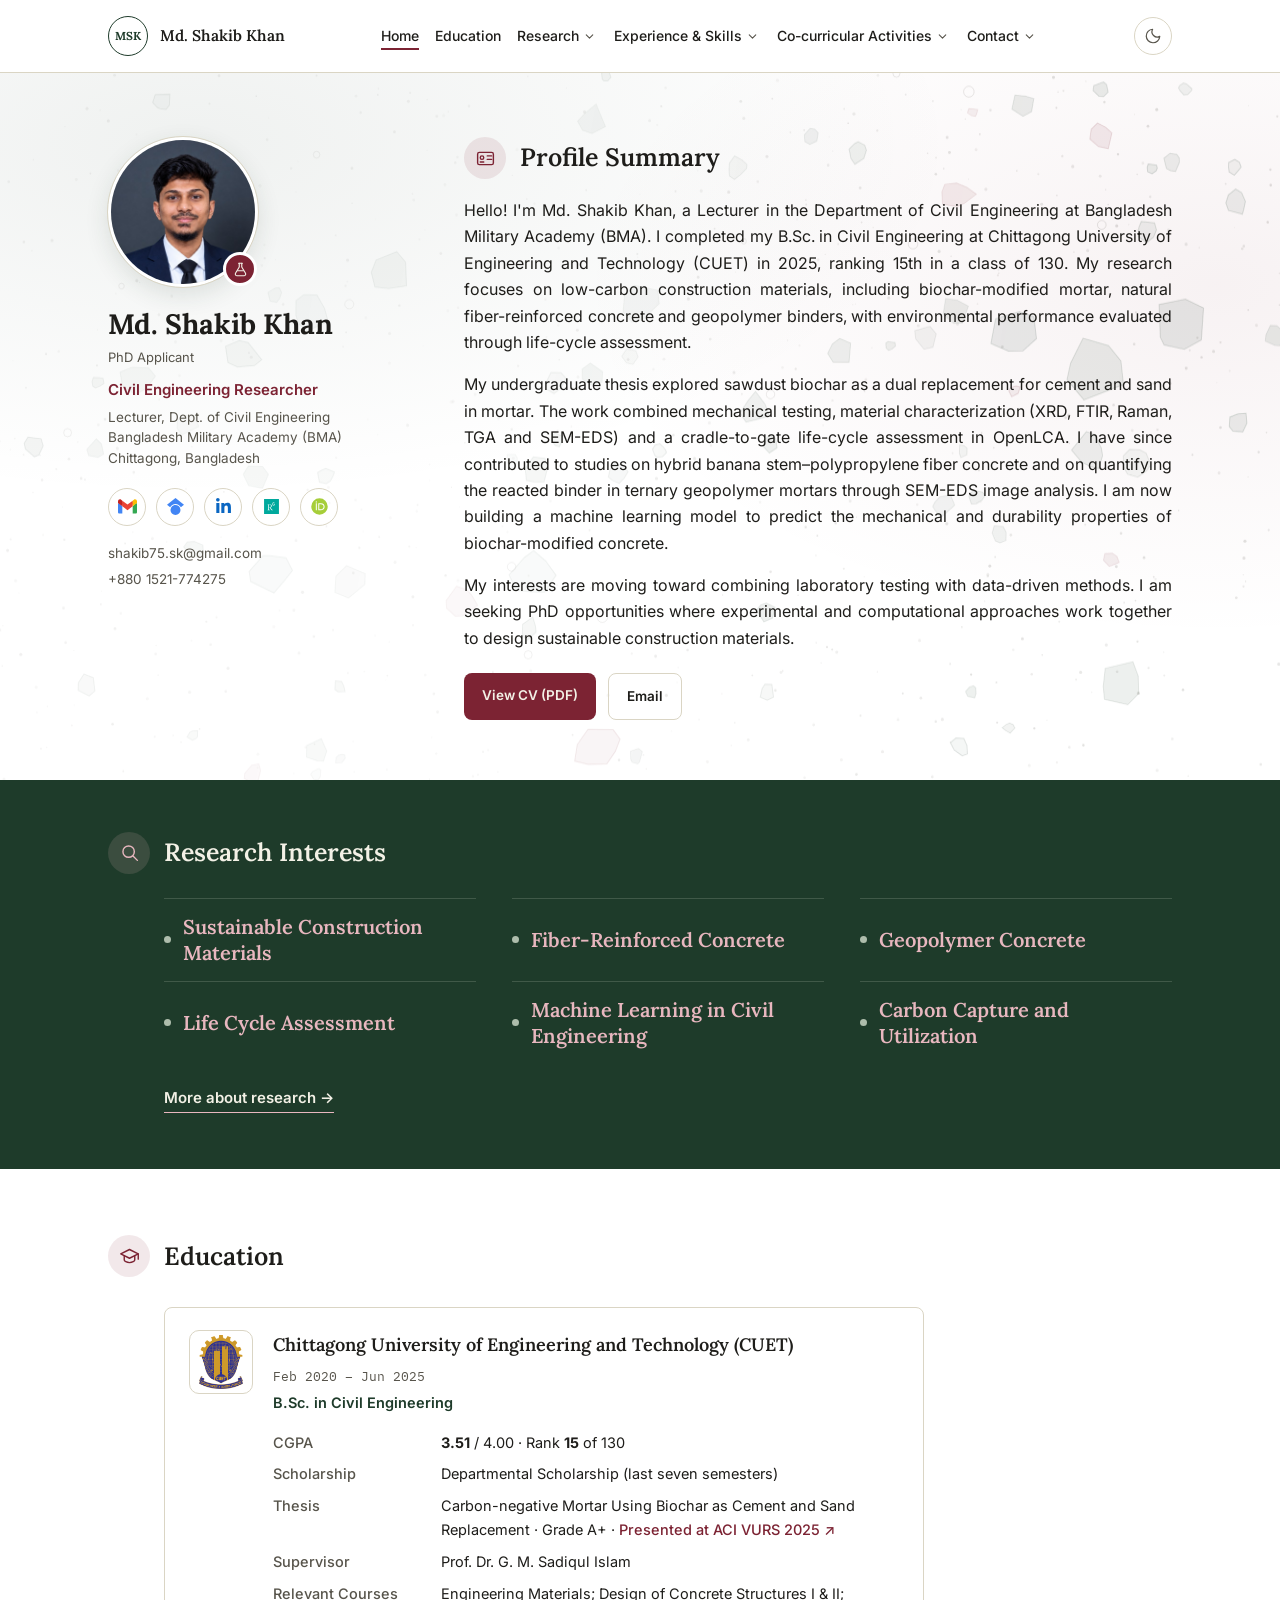
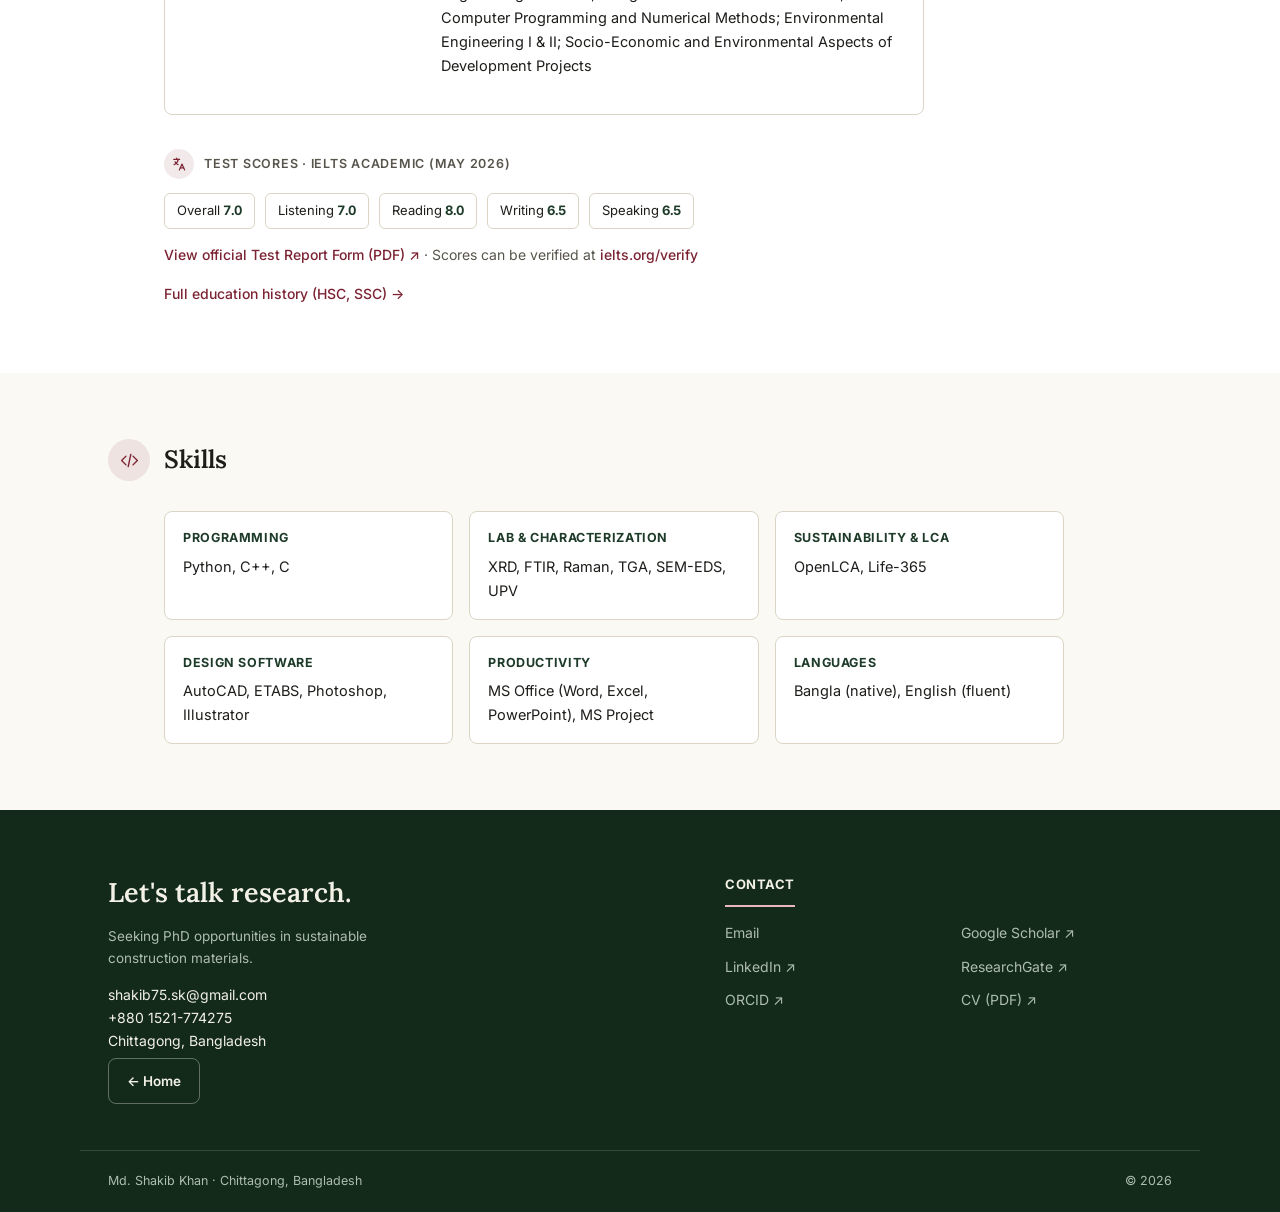
==== index.html @ c9b49b87 "Stones collide edge-to-edge using their real shapes; slightly faster drift Co-Authored-By: Claude Op" ====
<!DOCTYPE html>
<html lang="en">
<head>
<meta charset="UTF-8">
<meta name="viewport" content="width=device-width, initial-scale=1.0">
<title>Md. Shakib Khan — Civil Engineering Researcher</title>
<meta name="description" content="Md. Shakib Khan — Lecturer in Civil Engineering researching low-carbon construction materials: biochar-modified mortar and concrete, natural fiber reinforcement, geopolymer systems, life-cycle assessment and machine learning.">
<link rel="preconnect" href="https://fonts.googleapis.com">
<link rel="preconnect" href="https://fonts.gstatic.com" crossorigin>
<link href="https://fonts.googleapis.com/css2?family=Lora:ital,wght@0,500;0,600;0,700;1,500&family=Inter:wght@400;500;600;700&family=IBM+Plex+Mono:wght@500&display=swap" rel="stylesheet">
<script>
  (function(){
    try{
      var t = localStorage.getItem('theme');
      if(t === 'dark' || (!t && window.matchMedia('(prefers-color-scheme: dark)').matches)){ document.documentElement.setAttribute('data-theme','dark'); }
    }catch(e){}
    document.documentElement.classList.add('js');
  })();
</script>
<link rel="stylesheet" href="style.css?v=7">
</head>
<body>

<nav class="nav">
  <div class="wrap">
    <a href="index.html" class="brand">
      <span class="seal"><span>MSK</span></span>
      <span class="brand-name">Md. Shakib Khan</span>
    </a>
    <ul class="nav-links">
      <li><a href="index.html" class="active" aria-current="page">Home</a></li>
      <li><a href="education.html">Education</a></li>
      <li class="has-sub">
        <a href="research.html">Research</a>
        <button class="sub-toggle caret" aria-expanded="false" aria-label="Show Research sections"><svg viewBox="0 0 24 24" fill="none" stroke="currentColor" stroke-width="2" stroke-linecap="round" stroke-linejoin="round"><polyline points="6 9 12 15 18 9"/></svg></button>
        <ul class="sub">
          <li><a href="research.html#research">Research Experience</a></li>
          <li><a href="research.html#publications">Publications</a></li>
        </ul>
      </li>
      <li class="has-sub">
        <a href="experience.html">Experience &amp; Skills</a>
        <button class="sub-toggle caret" aria-expanded="false" aria-label="Show Experience &amp; Skills sections"><svg viewBox="0 0 24 24" fill="none" stroke="currentColor" stroke-width="2" stroke-linecap="round" stroke-linejoin="round"><polyline points="6 9 12 15 18 9"/></svg></button>
        <ul class="sub">
          <li><a href="experience.html#teaching">Teaching Experience</a></li>
          <li><a href="experience.html#training">Internship, Field Work &amp; Training</a></li>
          <li><a href="experience.html#skills">Skills</a></li>
        </ul>
      </li>
      <li class="has-sub">
        <a href="activities.html">Co-curricular Activities</a>
        <button class="sub-toggle caret" aria-expanded="false" aria-label="Show Co-curricular Activities sections"><svg viewBox="0 0 24 24" fill="none" stroke="currentColor" stroke-width="2" stroke-linecap="round" stroke-linejoin="round"><polyline points="6 9 12 15 18 9"/></svg></button>
        <ul class="sub">
          <li><a href="activities.html#leadership">Leadership Roles</a></li>
          <li><a href="activities.html#honors">Honors &amp; Achievements</a></li>
          <li><a href="activities.html#other-roles">Other Roles &amp; Memberships</a></li>
        </ul>
      </li>
      <li class="has-sub">
        <a href="contact.html">Contact</a>
        <button class="sub-toggle caret" aria-expanded="false" aria-label="Show Contact sections"><svg viewBox="0 0 24 24" fill="none" stroke="currentColor" stroke-width="2" stroke-linecap="round" stroke-linejoin="round"><polyline points="6 9 12 15 18 9"/></svg></button>
        <ul class="sub">
          <li><a href="contact.html#contact">Contact Details</a></li>
          <li><a href="contact.html#references">References</a></li>
        </ul>
      </li>
    </ul>
    <div class="nav-right">
      <button class="theme-btn" id="theme-toggle" aria-label="Toggle dark mode">
        <svg class="moon" viewBox="0 0 24 24" fill="none" stroke="currentColor" stroke-width="1.6" stroke-linecap="round" stroke-linejoin="round"><path d="M21 12.5A9 9 0 1 1 11.5 3a7 7 0 0 0 9.5 9.5z"/></svg>
        <svg class="sun" viewBox="0 0 24 24" fill="none" stroke="currentColor" stroke-width="1.6" stroke-linecap="round" stroke-linejoin="round"><circle cx="12" cy="12" r="4"/><line x1="12" y1="2" x2="12" y2="4"/><line x1="12" y1="20" x2="12" y2="22"/><line x1="4" y1="12" x2="2" y2="12"/><line x1="22" y1="12" x2="20" y2="12"/><line x1="5" y1="5" x2="6.5" y2="6.5"/><line x1="17.5" y1="17.5" x2="19" y2="19"/><line x1="19" y1="5" x2="17.5" y2="6.5"/><line x1="6.5" y1="17.5" x2="5" y2="19"/></svg>
      </button>
      <button class="menu-btn" id="menu-toggle" aria-label="Open menu" aria-expanded="false" aria-controls="mobile-menu">
        <svg viewBox="0 0 24 24" fill="none" stroke="currentColor" stroke-width="1.7" stroke-linecap="round"><line x1="4" y1="7" x2="20" y2="7"/><line x1="4" y1="12" x2="20" y2="12"/><line x1="4" y1="17" x2="20" y2="17"/></svg>
      </button>
    </div>
  </div>
  <div class="mobile-menu" id="mobile-menu">
    <div class="wrap">
      <ul class="m-list">
        <li class="m-page"><a href="index.html" class="active" aria-current="page">Home</a></li>
        <li class="m-page"><a href="education.html">Education</a></li>
        <li class="m-page"><a href="research.html">Research</a>
          <ul class="m-sub">
            <li><a href="research.html#research">Research Experience</a></li>
            <li><a href="research.html#publications">Publications</a></li>
          </ul>
        </li>
        <li class="m-page"><a href="experience.html">Experience &amp; Skills</a>
          <ul class="m-sub">
            <li><a href="experience.html#teaching">Teaching Experience</a></li>
            <li><a href="experience.html#training">Internship, Field Work &amp; Training</a></li>
            <li><a href="experience.html#skills">Skills</a></li>
          </ul>
        </li>
        <li class="m-page"><a href="activities.html">Co-curricular Activities</a>
          <ul class="m-sub">
            <li><a href="activities.html#leadership">Leadership Roles</a></li>
            <li><a href="activities.html#honors">Honors &amp; Achievements</a></li>
            <li><a href="activities.html#other-roles">Other Roles &amp; Memberships</a></li>
          </ul>
        </li>
        <li class="m-page"><a href="contact.html">Contact</a>
          <ul class="m-sub">
            <li><a href="contact.html#contact">Contact Details</a></li>
            <li><a href="contact.html#references">References</a></li>
          </ul>
        </li>
      </ul>
    </div>
  </div>
</nav>

<main>
<!-- ============ HERO / OVERVIEW ============ -->
  <section class="hero" id="top">
    <canvas class="hero-bg" aria-hidden="true"></canvas>
    <div class="wrap">
      <div class="hero-grid">

        <div class="identity reveal" style="--i:0">
          <div class="photo-frame">
            <span class="initials" aria-hidden="true">MSK</span>
            <img class="photo-img" src="Md_Shakib_Khan_Photo.jpg?v=2" width="150" height="150" alt="Md. Shakib Khan" onerror="this.remove()">
            <span class="photo-badge" aria-hidden="true">
              <svg viewBox="0 0 24 24" fill="none" stroke="currentColor" stroke-width="1.8" stroke-linecap="round" stroke-linejoin="round"><path d="M9 2h6"/><path d="M10 2v6l-6 10c-1 2 .5 4 2.5 4h11c2 0 3.5-2 2.5-4l-6-10V2"/><line x1="7.5" y1="14" x2="16.5" y2="14"/></svg>
            </span>
          </div>
          <h1>Md. Shakib Khan</h1>
          <div class="pid-tag">PhD Applicant</div>
          <div class="title">Civil Engineering Researcher</div>
          <div class="affil">Lecturer, Dept. of Civil Engineering<br>Bangladesh Military Academy (BMA)<br>Chittagong, Bangladesh</div>
          <div class="social-row">
            <a class="social-btn gm" href="mailto:shakib75.sk@gmail.com" aria-label="Email (Gmail)" title="Email: shakib75.sk@gmail.com"><svg aria-hidden="true" xmlns="http://www.w3.org/2000/svg" viewBox="0 0 256 193"><path fill="#4285f4" d="M58.182 192.05V93.14L27.507 65.077L0 49.504v125.091c0 9.658 7.825 17.455 17.455 17.455z"/><path fill="#34a853" d="M197.818 192.05h40.727c9.659 0 17.455-7.826 17.455-17.455V49.505l-31.156 17.837l-27.026 25.798z"/><path fill="#ea4335" d="m58.182 93.14l-4.174-38.647l4.174-36.989L128 69.868l69.818-52.364l4.669 34.992l-4.669 40.644L128 145.504z"/><path fill="#fbbc04" d="M197.818 17.504V93.14L256 49.504V26.231c0-21.585-24.64-33.89-41.89-20.945z"/><path fill="#c5221f" d="m0 49.504l26.759 20.07L58.182 93.14V17.504L41.89 5.286C24.61-7.66 0 4.646 0 26.23z"/></svg></a>
            <a class="social-btn gs" href="https://scholar.google.com/citations?user=vq5zdWAAAAAJ&amp;hl=en" target="_blank" rel="noopener" aria-label="Google Scholar" title="Google Scholar"><svg aria-hidden="true" xmlns="http://www.w3.org/2000/svg" viewBox="0 0 512 512"><path fill="currentColor" d="M390.9 298.5s0 .1 .1 .1c9.2 19.4 14.4 41.1 14.4 64-.1 82.5-66.9 149.4-149.4 149.4S106.7 445.1 106.7 362.7c0-22.9 5.2-44.6 14.4-64 1.7-3.6 3.6-7.2 5.6-10.7 4.4-7.6 9.4-14.7 15-21.3 27.4-32.6 68.5-53.3 114.4-53.3 33.6 0 64.6 11.1 89.6 29.9 9.1 6.9 17.4 14.7 24.8 23.5 5.6 6.6 10.6 13.8 15 21.3 2 3.4 3.8 7 5.5 10.5l-.1-.1zm26.4-18.8c-30.1-58.4-91-98.4-161.3-98.4s-131.2 40-161.3 98.4l-94.7-77 256-202.7 256 202.7-94.7 77.1 0-.1z"/></svg></a>
            <a class="social-btn li" href="https://www.linkedin.com/in/md-shakib-khan-96122a146" target="_blank" rel="noopener" aria-label="LinkedIn" title="LinkedIn"><svg aria-hidden="true" xmlns="http://www.w3.org/2000/svg" viewBox="0 0 448 512"><path fill="currentColor" d="M100.3 448l-92.9 0 0-299.1 92.9 0 0 299.1zM53.8 108.1C24.1 108.1 0 83.5 0 53.8 0 39.5 5.7 25.9 15.8 15.8s23.8-15.8 38-15.8 27.9 5.7 38 15.8 15.8 23.8 15.8 38c0 29.7-24.1 54.3-53.8 54.3zM447.9 448l-92.7 0 0-145.6c0-34.7-.7-79.2-48.3-79.2-48.3 0-55.7 37.7-55.7 76.7l0 148.1-92.8 0 0-299.1 89.1 0 0 40.8 1.3 0c12.4-23.5 42.7-48.3 87.9-48.3 94 0 111.3 61.9 111.3 142.3l0 164.3-.1 0z"/></svg></a>
            <a class="social-btn rg" href="https://www.researchgate.net/profile/Md-Shakib-Khan-2" target="_blank" rel="noopener" aria-label="ResearchGate" title="ResearchGate"><svg aria-hidden="true" xmlns="http://www.w3.org/2000/svg" viewBox="0 0 448 512"><path fill="currentColor" d="M0 32l0 448 448 0 0-448-448 0zM262.2 366.4c-6.6 3-33.2 6-50-14.2-9.2-10.6-25.3-33.3-42.2-63.6-8.9 0-14.7 0-21.4-.6l0 46.4c0 23.5 6 21.2 25.8 23.9l0 8.1c-6.9-.3-23.1-.8-35.6-.8-13.1 0-26.1 .6-33.6 .8l0-8.1c15.5-2.9 22-1.3 22-23.9l0-109.4c0-22.6-6.4-21-22-23.9l0-8.1c25.8 1 53.1-.6 70.9-.6 31.7 0 55.9 14.4 55.9 45.6 0 21.1-16.7 42.2-39.2 47.5 13.6 24.2 30 45.6 42.2 58.9 7.2 7.8 17.2 14.7 27.2 14.7l0 7.3zm22.9-135c-23.3 0-32.2-15.7-32.2-32.2l0-32.2c0-12.2 8.8-30.4 34-30.4s30.4 17.9 30.4 17.9l-10.7 7.2s-5.5-12.5-19.7-12.5c-7.9 0-19.7 7.3-19.7 19.7l0 26.8c0 13.4 6.6 23.3 17.9 23.3 14.1 0 21.5-10.9 21.5-26.8l-17.9 0 0-10.7 30.4 0c0 20.5 4.7 49.9-34 49.9zM168.6 276.1c-9.4 0-13.6-.3-20-.8l0-69.7c6.4-.6 15-.6 22.5-.6 23.3 0 37.2 12.2 37.2 34.5 0 21.9-15 36.6-39.7 36.6z"/></svg></a>
            <a class="social-btn orcid" href="https://orcid.org/0009-0001-7003-3735" target="_blank" rel="noopener" aria-label="ORCID" title="ORCID"><svg aria-hidden="true" xmlns="http://www.w3.org/2000/svg" viewBox="0 0 512 512"><path fill="currentColor" d="M294.7 188.2l-45.9 0 0 153.8 47.5 0c67.6 0 83.1-51.3 83.1-76.9 0-41.6-26.5-76.9-84.7-76.9zM256 8a248 248 0 1 0 0 496 248 248 0 1 0 0-496zM175.2 368.8l-29.8 0 0-207.5 29.8 0 0 207.5zM160.3 98.5a19.6 19.6 0 1 1 0 39.2 19.6 19.6 0 1 1 0-39.2zM300 369l-81 0 0-207.7 80.6 0c76.7 0 110.4 54.8 110.4 103.9 0 53.3-41.7 103.9-110 103.9z"/></svg></a>
          </div>
          <div class="contact-lines">
            <a href="mailto:shakib75.sk@gmail.com">shakib75.sk@gmail.com</a>
            <a href="tel:+8801521774275">+880 1521-774275</a>
          </div>
        </div>

        <div class="intro-content" id="summary">
          <div class="section-title reveal" style="--i:1">
            <span class="icon-badge">
              <svg viewBox="0 0 24 24" fill="none" stroke="currentColor" stroke-width="1.6" stroke-linecap="round" stroke-linejoin="round"><rect x="3" y="5" width="18" height="14" rx="2"/><circle cx="8" cy="11" r="2"/><line x1="6" y1="16" x2="10" y2="16"/><line x1="14" y1="9" x2="19" y2="9"/><line x1="14" y1="13" x2="19" y2="13"/></svg>
            </span>
            <h2>Profile Summary</h2>
          </div>
          <p class="reveal" style="--i:2">Hello! I'm Md. Shakib Khan, a Lecturer in the Department of Civil Engineering at Bangladesh Military Academy (BMA). I completed my B.Sc. in Civil Engineering at Chittagong University of Engineering and Technology (CUET) in 2025, ranking 15th in a class of 130. My research focuses on low-carbon construction materials, including biochar-modified mortar, natural fiber-reinforced concrete and geopolymer binders, with environmental performance evaluated through life-cycle assessment.</p>
          <p class="reveal" style="--i:2">My undergraduate thesis explored sawdust biochar as a dual replacement for cement and sand in mortar. The work combined mechanical testing, material characterization (XRD, FTIR, Raman, TGA and SEM-EDS) and a cradle-to-gate life-cycle assessment in OpenLCA. I have since contributed to studies on hybrid banana stem–polypropylene fiber concrete and on quantifying the reacted binder in ternary geopolymer mortars through SEM-EDS image analysis. I am now building a machine learning model to predict the mechanical and durability properties of biochar-modified concrete.</p>
          <p class="reveal" style="--i:2">My interests are moving toward combining laboratory testing with data-driven methods. I am seeking PhD opportunities where experimental and computational approaches work together to design sustainable construction materials.</p>
          <div class="cta-row reveal" style="--i:3; margin-bottom:0;">
            <a class="btn solid" href="CV_Md_Shakib_Khan.pdf" target="_blank" rel="noopener">View CV (PDF)</a>
            <a class="btn outline" href="mailto:shakib75.sk@gmail.com">Email</a>
          </div>
        </div>

      </div>
    </div>
  </section>
  <script src="hero-bg.js?v=5" defer></script>

  <!-- ============ RESEARCH INTERESTS ============ -->
  <section class="interests-band" id="interests" aria-labelledby="interests-h">
    <div class="wrap">
      <div class="band-head reveal" style="--i:0">
        <span class="icon-badge">
          <svg viewBox="0 0 24 24" fill="none" stroke="currentColor" stroke-width="1.6" stroke-linecap="round" stroke-linejoin="round"><circle cx="11" cy="11" r="6.5"/><line x1="16" y1="16" x2="21" y2="21"/></svg>
        </span>
        <h2 id="interests-h">Research Interests</h2>
      </div>
      <ul class="interest-grid">
        <li class="reveal" style="--i:1">Sustainable Construction Materials</li>
        <li class="reveal" style="--i:2">Fiber-Reinforced Concrete</li>
        <li class="reveal" style="--i:3">Geopolymer Concrete</li>
        <li class="reveal" style="--i:4">Life Cycle Assessment</li>
        <li class="reveal" style="--i:5">Machine Learning in Civil Engineering</li>
        <li class="reveal" style="--i:6">Carbon Capture and Utilization</li>
      </ul>
      <a class="band-link reveal" style="--i:7" href="research.html">More about research →</a>
    </div>
  </section>

  <section class="section" id="education">
    <div class="wrap">
      <div class="section-title reveal" style="--i:0">
        <span class="icon-badge"><svg viewBox="0 0 24 24" fill="none" stroke="currentColor" stroke-width="1.6" stroke-linecap="round" stroke-linejoin="round"><path d="M2 9L12 4l10 5-10 5L2 9z"/><path d="M6 11v5c0 1.2 2.7 3 6 3s6-1.8 6-3v-5"/><path d="M22 9v6"/></svg></span>
        <h2>Education</h2>
      </div>
      <div class="section-body">
        <div class="edu-card with-logo reveal" id="bsc" style="--i:1">
          <img class="edu-logo" src="logo-cuet.png" alt="Chittagong University of Engineering and Technology (CUET) logo" width="64" height="64" loading="lazy">
          <div class="edu-body">
          <div class="edu-head">
            <h3>Chittagong University of Engineering and Technology (CUET)</h3>
            <span class="when">Feb 2020 – Jun 2025</span>
          </div>
          <div class="edu-deg">B.Sc. in Civil Engineering</div>
          <dl class="kv">
            <dt>CGPA</dt><dd><b>3.51</b> / 4.00 · Rank <b>15</b> of 130</dd>
            <dt>Scholarship</dt><dd>Departmental Scholarship (last seven semesters)</dd>
            <dt>Thesis</dt><dd>Carbon-negative Mortar Using Biochar as Cement and Sand Replacement · Grade A+ · <a class="link" href="https://www.youtube.com/watch?v=tkfhOT5APsc" target="_blank" rel="noopener">Presented at ACI VURS 2025 ↗</a></dd>
            <dt>Supervisor</dt><dd>Prof. Dr. G. M. Sadiqul Islam</dd>
            <dt>Relevant Courses</dt><dd>Engineering Materials; Design of Concrete Structures I &amp; II; Computer Programming and Numerical Methods; Environmental Engineering I &amp; II; Socio-Economic and Environmental Aspects of Development Projects</dd>
          </dl>
          </div>
        </div>
        <div class="block reveal" id="ielts" style="--i:4">
          <div class="group-label with-icon" style="margin-top:34px;"><span class="mini-badge" aria-hidden="true"><svg viewBox="0 0 24 24" fill="none" stroke="currentColor" stroke-width="1.7" stroke-linecap="round" stroke-linejoin="round"><path d="M4 5h9"/><path d="M8.5 3v2"/><path d="M11 5c-.8 3.8-3.3 6.7-6.5 8"/><path d="M6 8.5c1 1.9 2.7 3.5 4.8 4.5"/><path d="M12.5 21l4-9 4 9"/><path d="M14 17.8h5"/></svg></span>Test scores · IELTS Academic (May 2026)</div>
          <div class="ielts">
            <span>Overall <b>7.0</b></span>
            <span>Listening <b>7.0</b></span>
            <span>Reading <b>8.0</b></span>
            <span>Writing <b>6.5</b></span>
            <span>Speaking <b>6.5</b></span>
          </div>
          <p class="ielts-note"><a class="link" href="IELTS_Test_Report_Form.pdf" target="_blank" rel="noopener">View official Test Report Form (PDF) ↗</a><span> · Scores can be verified at <a class="link" href="https://ielts.org/verify" target="_blank" rel="noopener">ielts.org/verify</a></span></p>
        </div>
        <a class="link more-link" href="education.html">Full education history (HSC, SSC) →</a>
      </div>
    </div>
  </section>

  <section class="section alt" id="skills">
    <div class="wrap">
      <div class="section-title reveal" style="--i:0">
        <span class="icon-badge"><svg viewBox="0 0 24 24" fill="none" stroke="currentColor" stroke-width="1.6" stroke-linecap="round" stroke-linejoin="round"><polyline points="8 7 3 12 8 17"/><polyline points="16 7 21 12 16 17"/><line x1="13.5" y1="5" x2="10.5" y2="19"/></svg></span>
        <h2>Skills</h2>
      </div>
      <div class="section-body">
        <div class="skill-grid">
          <div class="skill reveal" style="--i:1"><h3>Programming</h3><p>Python, C++, C</p></div>
          <div class="skill reveal" style="--i:2"><h3>Lab &amp; Characterization</h3><p>XRD, FTIR, Raman, TGA, SEM-EDS, UPV</p></div>
          <div class="skill reveal" style="--i:3"><h3>Sustainability &amp; LCA</h3><p>OpenLCA, Life-365</p></div>
          <div class="skill reveal" style="--i:4"><h3>Design Software</h3><p>AutoCAD, ETABS, Photoshop, Illustrator</p></div>
          <div class="skill reveal" style="--i:5"><h3>Productivity</h3><p>MS Office (Word, Excel, PowerPoint), MS Project</p></div>
          <div class="skill reveal" style="--i:6"><h3>Languages</h3><p>Bangla (native), English (fluent)</p></div>
        </div>
      </div>
    </div>
  </section>

</main>

<footer class="footer">
  <div class="wrap">
    <div class="footer-grid">
      <div class="footer-lead">
        <h2>Let's talk research.</h2>
        <p>Seeking PhD opportunities in sustainable construction materials.</p>
        <p class="contact">shakib75.sk@gmail.com<br>+880 1521-774275<br>Chittagong, Bangladesh</p>
        <a class="btn ghost-light" href="index.html">← Home</a>
      </div>
      <div class="footer-col">
        <h4>Contact</h4>
        <div class="footer-links">
          <a href="mailto:shakib75.sk@gmail.com">Email</a>
          <a href="https://scholar.google.com/citations?user=vq5zdWAAAAAJ&amp;hl=en" target="_blank" rel="noopener">Google Scholar ↗</a>
          <a href="https://www.linkedin.com/in/md-shakib-khan-96122a146" target="_blank" rel="noopener">LinkedIn ↗</a>
          <a href="https://www.researchgate.net/profile/Md-Shakib-Khan-2" target="_blank" rel="noopener">ResearchGate ↗</a>
          <a href="https://orcid.org/0009-0001-7003-3735" target="_blank" rel="noopener">ORCID ↗</a>
          <a href="CV_Md_Shakib_Khan.pdf" target="_blank" rel="noopener">CV (PDF) ↗</a>
        </div>
      </div>
    </div>
  </div>
  <div class="footer-bottom">
    <span>Md. Shakib Khan · Chittagong, Bangladesh</span>
    <span>&copy; 2026</span>
  </div>
</footer>

<script src="main.js?v=2"></script>
<script>
  initReveal();
</script>

</body>
</html>
---- style.css ----
:root{
    --bg:#FFFFFF; --surface:#FAF9F4; --card:#FFFFFF; --surface-alpha:rgba(255,255,255,0.95);
    --text:#1E1D1A; --text-muted:#57544B; --line:#DAD5C4;
    --brand:#1E3B2A; --accent:#7C2333;
    --deep:#1E3B2A; --deep-2:#132A1B; --on-deep:#F3F1E6; --on-deep-muted:#AEBDAC; --on-deep-accent:#E8B7BF;
    --btn:#7C2333; --btn-hover:#5C1A26; --btn-text:#F3F1E6;
    --thumb-bg:#F1EFE7;
    --font-display:'Lora', Georgia, serif; --font-body:'Inter', -apple-system, 'Segoe UI', sans-serif; --font-mono:'IBM Plex Mono', ui-monospace, monospace;
    --max:1120px; --radius:8px;
  }
  [data-theme="dark"]{
    --bg:#141C17; --surface:#18221B; --card:#1C2720; --surface-alpha:rgba(20,28,23,0.92);
    --text:#ECE9DF; --text-muted:#9FAA9B; --line:#2E3B30;
    --brand:#8FC19B; --accent:#E29AA6;
    --btn:#9C3446; --btn-hover:#B4475A;
    --thumb-bg:#243128;
    color-scheme:dark;
  }
  *{box-sizing:border-box;}
  html{scroll-behavior:smooth;}
  body{margin:0; background:var(--bg); color:var(--text); font-family:var(--font-body); font-size:16.5px; line-height:1.65; -webkit-font-smoothing:antialiased; transition:background-color 0.3s ease, color 0.3s ease;}
  h1,h2,h3,h4{font-family:var(--font-display); margin:0; text-wrap:balance;}
  p{margin:0 0 1em 0;}
  a{color:inherit;}
  img{max-width:100%;}
  ::selection{background:var(--btn); color:var(--btn-text);}
  :focus-visible{outline:2px solid var(--accent); outline-offset:3px;}
  .wrap{max-width:var(--max); margin:0 auto; padding-inline:28px;}
  @media (max-width:520px){ .wrap{padding-inline:18px;} }
  svg{display:block;}
  .link{color:var(--accent); text-decoration:none; font-weight:500;}
  .link:hover{text-decoration:underline;}

  /* ---------- nav ---------- */
  .nav{position:sticky; top:0; z-index:50; background:var(--surface-alpha); backdrop-filter:blur(6px); border-bottom:1px solid var(--line); transition:background-color 0.3s ease, border-color 0.3s ease;}
  .nav .wrap{display:flex; align-items:center; justify-content:space-between; height:72px; gap:20px;}
  .brand{display:flex; align-items:center; gap:12px; text-decoration:none; color:var(--text);}
  .seal{width:40px; height:40px; border-radius:50%; border:1.6px solid var(--brand); display:flex; align-items:center; justify-content:center; flex-shrink:0; transition:transform 0.3s ease, border-color 0.3s ease;}
  .seal span{font-family:var(--font-display); font-weight:700; font-size:11.5px; color:var(--brand);}
  .brand:hover .seal{transform:rotate(8deg);}
  .brand-name{font-family:var(--font-display); font-weight:600; font-size:15.5px;}
  .nav-links{display:flex; align-items:center; gap:22px; list-style:none; margin:0; padding:0;}
  .nav-links a{font-size:14px; font-weight:500; text-decoration:none; color:var(--text); position:relative; padding-bottom:4px;}
  .nav-links a::after{content:""; position:absolute; left:0; bottom:0; width:0; height:2px; background:var(--accent); transition:width 0.25s ease;}
  .nav-links a:hover::after{width:100%;}
  .nav-right{display:flex; align-items:center; gap:10px;}
  .theme-btn, .menu-btn{width:38px; height:38px; border-radius:50%; border:1.3px solid var(--line); background:none; color:var(--text-muted); display:flex; align-items:center; justify-content:center; cursor:pointer; transition:all 0.2s ease;}
  .theme-btn:hover{border-color:var(--accent); color:var(--accent); transform:rotate(14deg);}
  .menu-btn:hover{border-color:var(--accent); color:var(--accent);}
  .theme-btn svg, .menu-btn svg{width:18px; height:18px;}
  .theme-btn .sun{display:none;}
  [data-theme="dark"] .theme-btn .sun{display:block;}
  [data-theme="dark"] .theme-btn .moon{display:none;}
  .menu-btn{display:none;}
  .mobile-menu{display:none; border-top:1px solid var(--line); background:var(--surface-alpha);}
  .mobile-menu.open{display:block;}
  .mobile-menu ul{list-style:none; margin:0; padding:10px 0 14px; display:grid; grid-template-columns:1fr 1fr; gap:4px 16px;}
  .mobile-menu a{display:block; padding:8px 0; text-decoration:none; font-size:15px; font-weight:500;}
  @media (max-width:980px){ .nav-links{display:none;} .menu-btn{display:flex;} }

  /* ---------- hero ---------- */
  .hero{padding:64px 0 60px; background:
      radial-gradient(ellipse 60% 50% at 15% 10%, color-mix(in srgb, var(--brand) 7%, transparent), transparent),
      radial-gradient(ellipse 50% 50% at 95% 30%, color-mix(in srgb, var(--accent) 6%, transparent), transparent);
  }
  .hero-grid{display:grid; grid-template-columns:300px 1fr; gap:56px; align-items:start;}
  .hero-grid > *{min-width:0;}
  @media (max-width:860px){ .hero-grid{grid-template-columns:1fr; gap:40px;} }

  .photo-frame{width:150px; height:150px; border-radius:50%; border:3px solid var(--bg); outline:1px solid var(--line); display:flex; align-items:center; justify-content:center; background:color-mix(in srgb, var(--brand) 8%, var(--bg)); position:relative; box-shadow:0 8px 24px rgba(30,59,42,0.12);}
  .photo-frame .initials{font-family:var(--font-display); font-weight:700; font-size:32px; color:var(--brand);}
  .photo-img{position:absolute; inset:0; width:100%; height:100%; object-fit:cover; border-radius:50%;}
  .photo-badge{position:absolute; bottom:-2px; right:-2px; width:34px; height:34px; border-radius:50%; background:var(--btn); border:3px solid var(--bg); display:flex; align-items:center; justify-content:center; color:var(--btn-text); animation:pulse 2.6s ease-in-out infinite;}
  .photo-badge svg{width:15px; height:15px;}
  @keyframes pulse{0%,100%{opacity:0.9; transform:scale(1);} 50%{opacity:1; transform:scale(1.12);}}

  .identity h1{font-size:28px; font-weight:700; margin-top:20px; line-height:1.25;}
  .identity .pid-tag{font-size:13px; color:var(--text-muted); margin-top:5px;}
  .identity .title{font-size:15px; font-weight:600; color:var(--accent); margin-top:10px;}
  .identity .affil{font-size:13.5px; color:var(--text-muted); margin-top:4px; line-height:1.5;}
  .social-row{display:flex; flex-wrap:wrap; gap:10px; margin-top:20px;}
  .social-btn{width:38px; height:38px; border-radius:50%; border:1.3px solid var(--line); display:flex; align-items:center; justify-content:center; color:var(--text-muted); text-decoration:none; font-family:var(--font-body); font-weight:700; font-size:12px; transition:all 0.2s ease;}
  .social-btn:hover{border-color:var(--accent); color:var(--accent); transform:translateY(-2px);}
  .social-btn svg{width:16px; height:16px;}
  .contact-lines{margin-top:16px; font-size:13.5px; color:var(--text-muted); display:grid; gap:4px;}
  .contact-lines a{text-decoration:none;}
  .contact-lines a:hover{color:var(--accent);}

  .section-title{display:flex; align-items:center; gap:14px; margin-bottom:18px;}
  .icon-badge{width:42px; height:42px; border-radius:50%; background:color-mix(in srgb, var(--accent) 10%, transparent); color:var(--accent); display:flex; align-items:center; justify-content:center; flex-shrink:0;}
  .icon-badge svg{width:21px; height:21px;}
  .section-title h2{font-size:clamp(21px,2.4vw,25px); font-weight:600;}
  .intro-content > p{font-size:16px; max-width:none; text-align:justify; hyphens:auto; -webkit-hyphens:auto;}
  .cta-row{display:flex; flex-wrap:wrap; gap:12px; margin:22px 0 40px;}
  .btn{font-family:var(--font-body); font-weight:600; font-size:13.5px; text-decoration:none; padding:11px 18px; border-radius:var(--radius); display:inline-block; transition:background 0.2s ease, border-color 0.2s ease, color 0.2s ease;}
  .btn.solid{background:var(--btn); color:var(--btn-text);}
  .btn.solid:hover{background:var(--btn-hover);}
  .btn.outline{border:1.5px solid var(--line); color:var(--text);}
  .btn.outline:hover{border-color:var(--accent); color:var(--accent);}

  .interest-list{list-style:none; margin:0; padding:0; display:flex; flex-wrap:wrap; gap:8px; max-width:660px;}
  .interest-list li{font-size:13.5px; font-weight:500; padding:6px 13px; border-radius:20px; border:1px solid var(--line); background:var(--card); color:var(--text);}

  /* ---------- generic section ---------- */
  .section{padding:66px 0;}
  .section.alt{background:var(--surface);}
  .section .section-title{margin-bottom:30px;}
  .section-body{padding-left:56px;}
  @media (max-width:640px){ .section-body{padding-left:0;} }
  .group-label{font-size:12.5px; font-weight:600; letter-spacing:0.06em; text-transform:uppercase; color:var(--text-muted); margin:0 0 14px;}
  .group-label + *{margin-top:0;}
  .block + .block{margin-top:38px;}

  /* ---------- education ---------- */
  .edu-card{background:var(--card); border:1px solid var(--line); border-radius:var(--radius); padding:22px 24px; max-width:760px;}
  .edu-head{display:flex; flex-wrap:wrap; justify-content:space-between; gap:6px 20px; align-items:baseline;}
  .edu-head h3{font-size:18px; font-weight:600;}
  .edu-head .when{font-family:var(--font-mono); font-size:12.5px; color:var(--text-muted);}
  .edu-deg{font-size:14.5px; color:var(--brand); font-weight:600; margin-top:4px;}
  .kv{display:grid; grid-template-columns:150px 1fr; gap:8px 18px; margin-top:16px; font-size:14.5px;}
  .kv dt{color:var(--text-muted); font-weight:500;}
  .kv dd{margin:0; min-width:0;}
  @media (max-width:560px){ .kv{grid-template-columns:1fr; gap:2px;} .kv dd{margin-bottom:8px;} }
  .ielts{display:flex; flex-wrap:wrap; gap:10px; margin-top:4px;}
  .ielts span{font-size:13px; padding:6px 12px; border:1px solid var(--line); border-radius:6px; background:var(--card); font-variant-numeric:tabular-nums;}
  .ielts span b{font-weight:700; color:var(--brand);}

  /* ---------- stats ---------- */
  .stats{background:var(--deep); padding:50px 0;}
  .stats-grid{display:grid; grid-template-columns:repeat(4,1fr); gap:30px;}
  .stat-num{font-family:var(--font-display); font-weight:700; font-size:clamp(26px,3.4vw,36px); color:var(--on-deep-accent); font-variant-numeric:tabular-nums; white-space:nowrap;}
  .stat-num small{font-size:0.45em; font-family:var(--font-body); font-weight:600; margin-left:4px;}
  .stat-cap{font-size:12.5px; color:var(--on-deep-muted); margin-top:8px; line-height:1.5;}
  @media (max-width:760px){ .stats-grid{grid-template-columns:repeat(2,1fr); row-gap:32px;} }

  /* ---------- research experience ---------- */
  .rx-list{display:grid; gap:18px; max-width:860px;}
  .rx-item{background:var(--card); border:1px solid var(--line); border-radius:var(--radius); padding:22px 24px;}
  .rx-top{display:flex; flex-wrap:wrap; justify-content:space-between; gap:6px 18px; align-items:baseline;}
  .rx-item h3{font-size:17px; font-weight:600; line-height:1.35; flex:1 1 420px; min-width:0;}
  .rx-when{font-family:var(--font-mono); font-size:12.5px; color:var(--text-muted);}
  .rx-meta{font-size:13.5px; color:var(--text-muted); margin-top:6px;}
  .rx-item ul{margin:12px 0 0; padding-left:20px; font-size:14.5px;}
  .rx-item li + li{margin-top:5px;}
  .tags{display:flex; flex-wrap:wrap; gap:6px; margin-top:14px;}
  .tag{font-family:var(--font-mono); font-size:10.5px; letter-spacing:0.03em; text-transform:uppercase; color:var(--text-muted); border:1px solid var(--line); border-radius:4px; padding:2px 7px;}

  /* ---------- publications ---------- */
  .pub-list{list-style:none; margin:0 0 30px; padding:0;}
  .pub-item{display:flex; gap:18px; padding:18px 0; border-top:1px solid var(--line); transition:background-color 0.2s ease, border-color 0.3s ease;}
  .pub-item:last-child{border-bottom:1px solid var(--line);}
  .pub-item:hover{background:color-mix(in srgb, var(--accent) 3%, transparent);}
  .pub-num{font-family:var(--font-mono); font-size:12.5px; color:var(--text-muted); padding-top:2px; flex-shrink:0; width:22px;}
  .pub-main{flex:1; min-width:0;}
  .pub-cite{font-size:15.5px; line-height:1.55;}
  .pub-cite b{font-weight:600;}
  .pub-venue{font-size:13px; color:var(--brand); font-weight:500; margin-top:6px;}
  .pub-summary{font-size:14px; color:var(--text-muted); margin-top:8px; max-width:640px;}
  .status{display:inline-flex; align-items:center; gap:6px; font-size:11.5px; font-weight:600; text-transform:uppercase; letter-spacing:0.04em; margin-left:10px; padding:2px 9px 2px 7px; border-radius:20px; vertical-align:1px; white-space:nowrap;}
  .status.review{background:color-mix(in srgb, var(--accent) 12%, transparent); color:var(--accent);}
  .status.prep{background:color-mix(in srgb, var(--brand) 12%, transparent); color:var(--brand);}
  .status.done{background:color-mix(in srgb, var(--text-muted) 14%, transparent); color:var(--text-muted);}
  .status::before{content:""; width:6px; height:6px; border-radius:50%; background:currentColor;}
  .pub-note{font-size:12.5px; color:var(--text-muted); margin-top:-14px;}

  /* ---------- projects ---------- */
  .project-grid{display:grid; grid-template-columns:1fr 1fr; gap:20px;}
  @media (max-width:640px){ .project-grid{grid-template-columns:1fr;} }
  .project-card{background:var(--card); padding:24px; border:1px solid var(--line); border-top:3px solid var(--accent); border-radius:var(--radius); transition:box-shadow 0.25s ease, transform 0.25s ease, background-color 0.3s ease, border-color 0.3s ease; min-width:0;}
  .project-card.prep{border-top-color:var(--brand);}
  .project-card:hover{box-shadow:0 10px 24px rgba(30,59,42,0.1); transform:translateY(-4px);}
  .project-card h3{font-size:17.5px; margin-bottom:8px; line-height:1.3; font-weight:600;}
  .project-card p{font-size:14px; color:var(--text-muted); margin-bottom:12px;}
  .project-methods{font-family:var(--font-mono); font-size:10.5px; color:var(--text-muted); opacity:0.85;}
  .project-card .status{margin-left:0; margin-bottom:12px;}

  /* ---------- experience / teaching ---------- */
  .exp-head{display:flex; flex-wrap:wrap; justify-content:space-between; gap:4px 18px; align-items:baseline; max-width:760px;}
  .exp-head h3{font-size:18px; font-weight:600;}
  .exp-head .when{font-family:var(--font-mono); font-size:12.5px; color:var(--text-muted);}
  .exp-org{font-size:14px; color:var(--text-muted); margin:4px 0 16px;}
  .course-list{list-style:none; margin:0; padding:0; max-width:760px;}
  .course-item{display:flex; gap:16px; padding:12px 0; border-top:1px solid var(--line); font-size:15px; transition:background-color 0.2s ease;}
  .course-item:last-child{border-bottom:1px solid var(--line);}
  .course-item:hover{background:color-mix(in srgb, var(--accent) 3%, transparent);}
  .course-code{font-family:var(--font-mono); font-size:12px; color:var(--accent); width:60px; flex-shrink:0; padding-top:2px; font-weight:500;}

  /* ---------- timeline rows (training, activities) ---------- */
  .row-list{list-style:none; margin:0; padding:0; max-width:860px;}
  .row-item{display:grid; grid-template-columns:1fr auto; gap:4px 20px; padding:14px 0; border-top:1px solid var(--line); font-size:15px;}
  .row-item:last-child{border-bottom:1px solid var(--line);}
  .row-item > div{min-width:0;}
  .row-item b{font-weight:600;}
  .row-item .row-sub{display:block; font-size:13.5px; color:var(--text-muted); margin-top:3px;}
  .row-item .when{font-family:var(--font-mono); font-size:12.5px; color:var(--text-muted); white-space:nowrap; padding-top:3px;}
  .row-item .cert-link{font-size:13px; margin-left:6px; white-space:nowrap;}
  @media (max-width:560px){ .row-item{grid-template-columns:1fr;} .row-item .when{padding-top:0;} }

  /* ---------- skills ---------- */
  .skill-grid{display:grid; grid-template-columns:repeat(3,1fr); gap:16px; max-width:900px;}
  @media (max-width:760px){ .skill-grid{grid-template-columns:1fr 1fr;} }
  @media (max-width:480px){ .skill-grid{grid-template-columns:1fr;} }
  .skill{background:var(--card); border:1px solid var(--line); border-radius:var(--radius); padding:16px 18px; min-width:0;}
  .skill h3{font-family:var(--font-body); font-size:12.5px; font-weight:700; text-transform:uppercase; letter-spacing:0.05em; color:var(--brand); margin-bottom:6px;}
  .skill p{font-size:14.5px; margin:0;}

  /* ---------- certificate gallery ---------- */
  .cert-grid{display:grid; grid-template-columns:repeat(3,1fr); gap:18px;}
  @media (max-width:860px){ .cert-grid{grid-template-columns:1fr 1fr;} }
  @media (max-width:520px){ .cert-grid{grid-template-columns:1fr;} }
  .cert{display:flex; flex-direction:column; background:var(--card); border:1px solid var(--line); border-radius:var(--radius); overflow:hidden; text-decoration:none; color:var(--text); transition:transform 0.2s ease, box-shadow 0.2s ease, border-color 0.2s ease; min-width:0;}
  .cert:hover{transform:translateY(-3px); box-shadow:0 10px 22px rgba(30,59,42,0.12); border-color:var(--accent);}
  .cert-thumb{aspect-ratio:1.414; max-width:100%; background:var(--thumb-bg); display:flex; align-items:center; justify-content:center; position:relative; border-bottom:1px solid var(--line);}
  .cert-thumb img{position:absolute; inset:0; width:100%; height:100%; object-fit:contain; padding:8px;}
  .cert-thumb .ph{color:var(--text-muted); opacity:0.6;}
  .cert-thumb .ph svg{width:34px; height:34px;}
  .cert-body{padding:14px 16px 16px; display:flex; flex-direction:column; gap:3px; flex:1;}
  .cert-rank{font-size:12px; font-weight:700; text-transform:uppercase; letter-spacing:0.05em; color:var(--accent);}
  .cert-body h3{font-family:var(--font-body); font-size:14.5px; font-weight:600; line-height:1.4;}
  .cert-body .cert-sub{font-size:12.5px; color:var(--text-muted); line-height:1.45;}
  .cert-foot{display:flex; justify-content:space-between; align-items:center; margin-top:auto; padding-top:10px; font-size:12px;}
  .cert-foot .when{font-family:var(--font-mono); color:var(--text-muted);}
  .cert-foot .view{color:var(--accent); font-weight:600;}

  /* ---------- references ---------- */
  .ref-grid{display:grid; grid-template-columns:repeat(3,1fr); gap:16px; max-width:900px;}
  @media (max-width:760px){ .ref-grid{grid-template-columns:1fr;} }
  .ref{background:var(--card); border:1px solid var(--line); border-radius:var(--radius); padding:18px; font-size:14px; min-width:0;}
  .ref h3{font-size:16px; font-weight:600;}
  .ref .ref-role{color:var(--text-muted); margin:4px 0 8px; line-height:1.5;}
  .ref a{color:var(--accent); text-decoration:none; word-break:break-all;}
  .ref a:hover{text-decoration:underline;}

  /* ---------- footer ---------- */
  .footer{background:var(--deep-2); color:var(--on-deep); padding:60px 0 0;}
  .footer-grid{display:grid; grid-template-columns:1.4fr repeat(3,1fr); gap:36px;}
  @media (max-width:760px){ .footer-grid{grid-template-columns:1fr 1fr; row-gap:36px;} }
  .footer-lead h2{font-size:clamp(23px,3vw,27px); font-weight:600; margin-bottom:10px;}
  .footer-lead p{font-size:13.5px; color:var(--on-deep-muted); max-width:300px;}
  .footer-lead .contact{font-size:14px; color:var(--on-deep); margin:0;}
  .footer-col h4{font-family:var(--font-body); font-size:13px; font-weight:700; text-transform:uppercase; letter-spacing:0.04em; margin-bottom:14px; padding-bottom:10px; border-bottom:2px solid var(--on-deep-accent); display:inline-block;}
  .footer-col ul{list-style:none; margin:0; padding:0; display:flex; flex-direction:column; gap:10px;}
  .footer-col a{font-size:14px; text-decoration:none; color:var(--on-deep-muted); transition:color 0.2s ease;}
  .footer-col a:hover{color:var(--on-deep);}
  .footer-bottom{max-width:var(--max); margin:46px auto 0; padding:20px 28px; border-top:1px solid rgba(243,241,230,0.15); font-size:12.5px; color:var(--on-deep-muted); display:flex; justify-content:space-between; flex-wrap:wrap; gap:8px;}

  /* ---------- reveal (per-item stagger via --i) ---------- */
  .js .reveal{opacity:0; transform:translateY(14px); transition:opacity 0.55s ease, transform 0.55s ease; transition-delay:calc(var(--i,0) * 70ms);}
  .js .reveal.in{opacity:1; transform:translateY(0);}

  @media (prefers-reduced-motion: reduce){
    html{scroll-behavior:auto;}
    body{transition:none;}
    .js .reveal{opacity:1 !important; transform:none !important; transition:none !important;}
    .project-card:hover, .cert:hover{transform:none;}
    .photo-badge{animation:none;}
    .seal, .brand:hover .seal, .theme-btn, .theme-btn:hover{transition:none; transform:none;}
  }

  /* ---------- multi-page additions ---------- */
  .section-title h1{font-size:clamp(24px,2.8vw,30px); font-weight:600;}
  .page-top{padding-top:56px;}
  .page-intro{font-size:15.5px; color:var(--text-muted); max-width:680px; margin:-14px 0 30px 56px;}
  @media (max-width:640px){ .page-intro{margin-left:0;} }

  /* nav: active page + Research dropdown */
  .nav-links a.active::after{width:100%;}
  .has-sub{position:relative;}
  .sub-toggle{background:none; border:0; padding:0 0 4px; font:inherit; font-size:14px; font-weight:500; color:var(--text); display:flex; align-items:center; gap:5px; cursor:pointer; position:relative;}
  .sub-toggle svg{width:12px; height:12px; transition:transform 0.2s ease;}
  .sub-toggle::after{content:""; position:absolute; left:0; bottom:0; width:0; height:2px; background:var(--accent); transition:width 0.25s ease;}
  .sub-toggle.active::after, .sub-toggle:hover::after{width:100%;}
  .has-sub:hover .sub-toggle svg, .has-sub.open .sub-toggle svg{transform:rotate(180deg);}
  .sub{position:absolute; top:100%; left:-14px; min-width:220px; margin:12px 0 0; padding:8px; list-style:none; background:var(--card); border:1px solid var(--line); border-radius:var(--radius); box-shadow:0 12px 28px rgba(19,42,27,0.14); display:none; flex-direction:column; gap:2px; z-index:60;}
  .sub::before{content:""; position:absolute; left:0; right:0; top:-14px; height:14px;}
  .has-sub:hover .sub, .has-sub:focus-within .sub, .has-sub.open .sub{display:flex;}
  .nav-links .sub a{display:block; padding:9px 12px; border-radius:6px; font-size:14px;}
  .nav-links .sub a::after{display:none;}
  .nav-links .sub a:hover, .nav-links .sub a.active{background:color-mix(in srgb, var(--accent) 9%, transparent); color:var(--accent);}
  .mobile-menu .m-group{grid-column:1 / -1; font-size:12px; font-weight:700; letter-spacing:0.05em; text-transform:uppercase; color:var(--text-muted); padding-top:6px;}
  .mobile-menu a.active{color:var(--accent);}

  /* research interests band (home) */
  .interests-band{background:var(--deep); padding:52px 0 56px;}
  .band-head{display:flex; align-items:center; gap:14px; margin-bottom:24px;}
  .band-head .icon-badge{background:rgba(232,183,191,0.14); color:var(--on-deep-accent);}
  .band-head h2{font-size:clamp(21px,2.4vw,25px); font-weight:600; color:var(--on-deep);}
  .interest-grid{list-style:none; margin:0; padding:0 0 0 56px; display:grid; grid-template-columns:repeat(3,1fr); column-gap:36px;}
  .interest-grid li{display:flex; align-items:center; gap:12px; padding:15px 0; border-top:1px solid rgba(243,241,230,0.16); font-family:var(--font-display); font-weight:600; font-size:clamp(17px,1.8vw,20px); color:var(--on-deep-accent); line-height:1.3;}
  .interest-grid li::before{content:""; width:7px; height:7px; border-radius:50%; background:var(--on-deep-muted); flex-shrink:0;}
  @media (max-width:860px){ .interest-grid{grid-template-columns:1fr 1fr;} }
  @media (max-width:640px){ .interest-grid{padding-left:0;} }
  @media (max-width:480px){ .interest-grid{grid-template-columns:1fr;} }

  /* contact page */
  .contact-card{background:var(--card); border:1px solid var(--line); border-radius:var(--radius); padding:24px; max-width:760px; display:grid; grid-template-columns:150px 1fr; gap:12px 20px; font-size:15px;}
  .contact-card dt{color:var(--text-muted); font-weight:500;}
  .contact-card dd{margin:0; min-width:0; overflow-wrap:anywhere;}
  @media (max-width:560px){ .contact-card{grid-template-columns:1fr; gap:2px;} .contact-card dd{margin-bottom:10px;} }

  /* ---------- v3 additions ---------- */
  .nav-links{gap:24px;}
  /* entries styled like the teaching block (training, education) */
  .entry-list{list-style:none; margin:0; padding:0; max-width:820px;}
  .entry{padding:18px 0; border-top:1px solid var(--line);}
  .entry:last-child{border-bottom:1px solid var(--line);}
  .entry .exp-head h3{font-size:17px;}
  .entry .exp-org{margin:4px 0 0;}
  .entry p{font-size:14.5px; margin:8px 0 0; max-width:700px;}
  .entry .cert-link{font-size:13px; margin-left:4px; white-space:nowrap;}
  .section + .section.alt, .section.alt + .section{border-top:0;}
  .more-link{display:inline-block; margin-top:16px; font-size:14px;}
  .edu-stack{display:grid; gap:16px; max-width:760px;}
  .edu-card.compact{padding:18px 24px;}
  .edu-card.compact .kv{margin-top:12px;}
  /* footer: contact only */
  .footer-grid{grid-template-columns:1.3fr 1fr; align-items:start;}
  @media (max-width:760px){ .footer-grid{grid-template-columns:1fr;} }
  .footer-lead .btn{margin-top:6px;}
  .footer-links{display:grid; grid-template-columns:1fr 1fr; gap:10px 24px;}
  .footer-links a{font-size:14px; text-decoration:none; color:var(--on-deep-muted); transition:color 0.2s ease;}
  .footer-links a:hover{color:var(--on-deep);}
  .btn.ghost-light{border:1.5px solid rgba(243,241,230,0.35); color:var(--on-deep);}
  .btn.ghost-light:hover{border-color:var(--on-deep-accent); color:var(--on-deep-accent);}

  /* ---------- v4: per-item dropdowns, logo, anchors ---------- */
  [id]{scroll-margin-top:88px;}
  .nav-links{gap:16px;}
  .nav-links .has-sub{display:flex; align-items:center; gap:1px;}
  .sub-toggle.caret{padding:0 0 4px; width:18px; height:22px; justify-content:center; color:var(--text-muted);}
  .sub-toggle.caret::after{display:none;}
  .sub-toggle.caret svg{width:13px; height:13px;}
  .sub-toggle.caret:hover{color:var(--accent);}
  .nav-links .has-sub .sub{left:-12px;}
  .nav-links .has-sub:last-child .sub, .nav-links .has-sub:nth-last-child(2) .sub{left:auto; right:-8px;}
  @media (max-width:1100px){ .nav-links > li > a{font-size:13.5px;} .nav-links{gap:12px;} }
  .mobile-menu{max-height:calc(100vh - 72px); overflow-y:auto;}
  .nav .mobile-menu .wrap{display:block; height:auto;}
  .mobile-menu ul.m-list{display:block; padding:6px 0 14px;}
  .m-page{padding:8px 0; border-bottom:1px solid var(--line);}
  .m-page:last-child{border-bottom:0;}
  .m-page > a{font-weight:600;}
  .m-sub{list-style:none; margin:2px 0 0; padding:0; display:flex; flex-wrap:wrap; gap:0 16px;}
  .mobile-menu .m-sub a{font-size:13.5px; font-weight:400; color:var(--text-muted); padding:3px 0;}
  .org-row{display:flex; align-items:center; gap:18px; max-width:760px; margin-bottom:16px;}
  .org-logo{width:64px; height:64px; flex-shrink:0; object-fit:contain; border-radius:50%; background:#FFFFFF; padding:3px; border:1px solid var(--line);}
  .org-text{flex:1; min-width:0;}
  .org-text .exp-org{margin:4px 0 0;}

  /* ---------- v6: nav alignment, hero background ---------- */
  .nav-links > li{display:flex; align-items:center;}
  .nav-links > li > a{display:block; line-height:1.4; padding:4px 0;}
  .sub-toggle.caret{height:28px; padding:0;}
  .hero{position:relative; overflow:hidden; isolation:isolate;}
  .hero > .wrap{position:relative; z-index:1;}
  .hero-bg{position:absolute; inset:0; width:100%; height:100%; z-index:0; pointer-events:none;
    -webkit-mask-image:linear-gradient(100deg, rgba(0,0,0,0.55) 0%, rgba(0,0,0,0.35) 35%, rgba(0,0,0,0.9) 75%, #000 100%);
            mask-image:linear-gradient(100deg, rgba(0,0,0,0.55) 0%, rgba(0,0,0,0.35) 35%, rgba(0,0,0,0.9) 75%, #000 100%);}

  /* brand icons in the profile links (Font Awesome Free icons, CC BY 4.0; Gmail mark from Simple Icons, CC0) */
  .social-btn.gs{--ic:#4285F4;} .social-btn.li{--ic:#0A66C2;} .social-btn.rg{--ic:#00A99D;} .social-btn.orcid{--ic:#A6CE39;} .social-btn.gm{--ic:#EA4335;}
  [data-theme="dark"] .social-btn.li{--ic:#5AA9F0;}
  .social-btn.gm, .social-btn.gs, .social-btn.li, .social-btn.rg, .social-btn.orcid{color:var(--ic);}
  .social-btn.gm:hover, .social-btn.gs:hover, .social-btn.li:hover, .social-btn.rg:hover, .social-btn.orcid:hover{color:var(--ic); border-color:var(--ic);}
  .social-btn.gm svg, .social-btn.gs svg, .social-btn.li svg, .social-btn.rg svg, .social-btn.orcid svg{width:17px; height:17px;}

  /* v7: IELTS heading icon, research link in interests band, full-colour Gmail logo */
  .group-label.with-icon{display:flex; align-items:center; gap:10px;}
  .mini-badge{width:30px; height:30px; border-radius:50%; background:color-mix(in srgb, var(--accent) 10%, transparent); color:var(--accent); display:inline-flex; align-items:center; justify-content:center; flex-shrink:0;}
  .mini-badge svg{width:16px; height:16px;}
  .band-link{display:inline-block; margin:22px 0 0 56px; color:var(--on-deep); font-weight:600; font-size:15px; text-decoration:none; border-bottom:1.5px solid var(--on-deep-accent); padding-bottom:2px; transition:color 0.2s ease;}
  .band-link:hover{color:var(--on-deep-accent);}
  @media (max-width:640px){ .band-link{margin-left:0;} }
  .social-btn.gm svg{width:19px; height:19px;}

  /* v8: institution logos on education cards, IELTS report link */
  .edu-card.with-logo{display:grid; grid-template-columns:64px 1fr; gap:0 20px; align-items:start;}
  .edu-logo{width:64px; height:64px; object-fit:contain; border-radius:10px; background:#FFFFFF; padding:4px; border:1px solid var(--line);}
  .edu-body{min-width:0;}
  @media (max-width:560px){ .edu-card.with-logo{grid-template-columns:48px 1fr; gap:0 14px;} .edu-logo{width:48px; height:48px;} }
  .ielts-note{font-size:14px; color:var(--text-muted); margin:14px 0 0;}
  .status.accepted{background:color-mix(in srgb, var(--brand) 14%, transparent); color:var(--brand);}
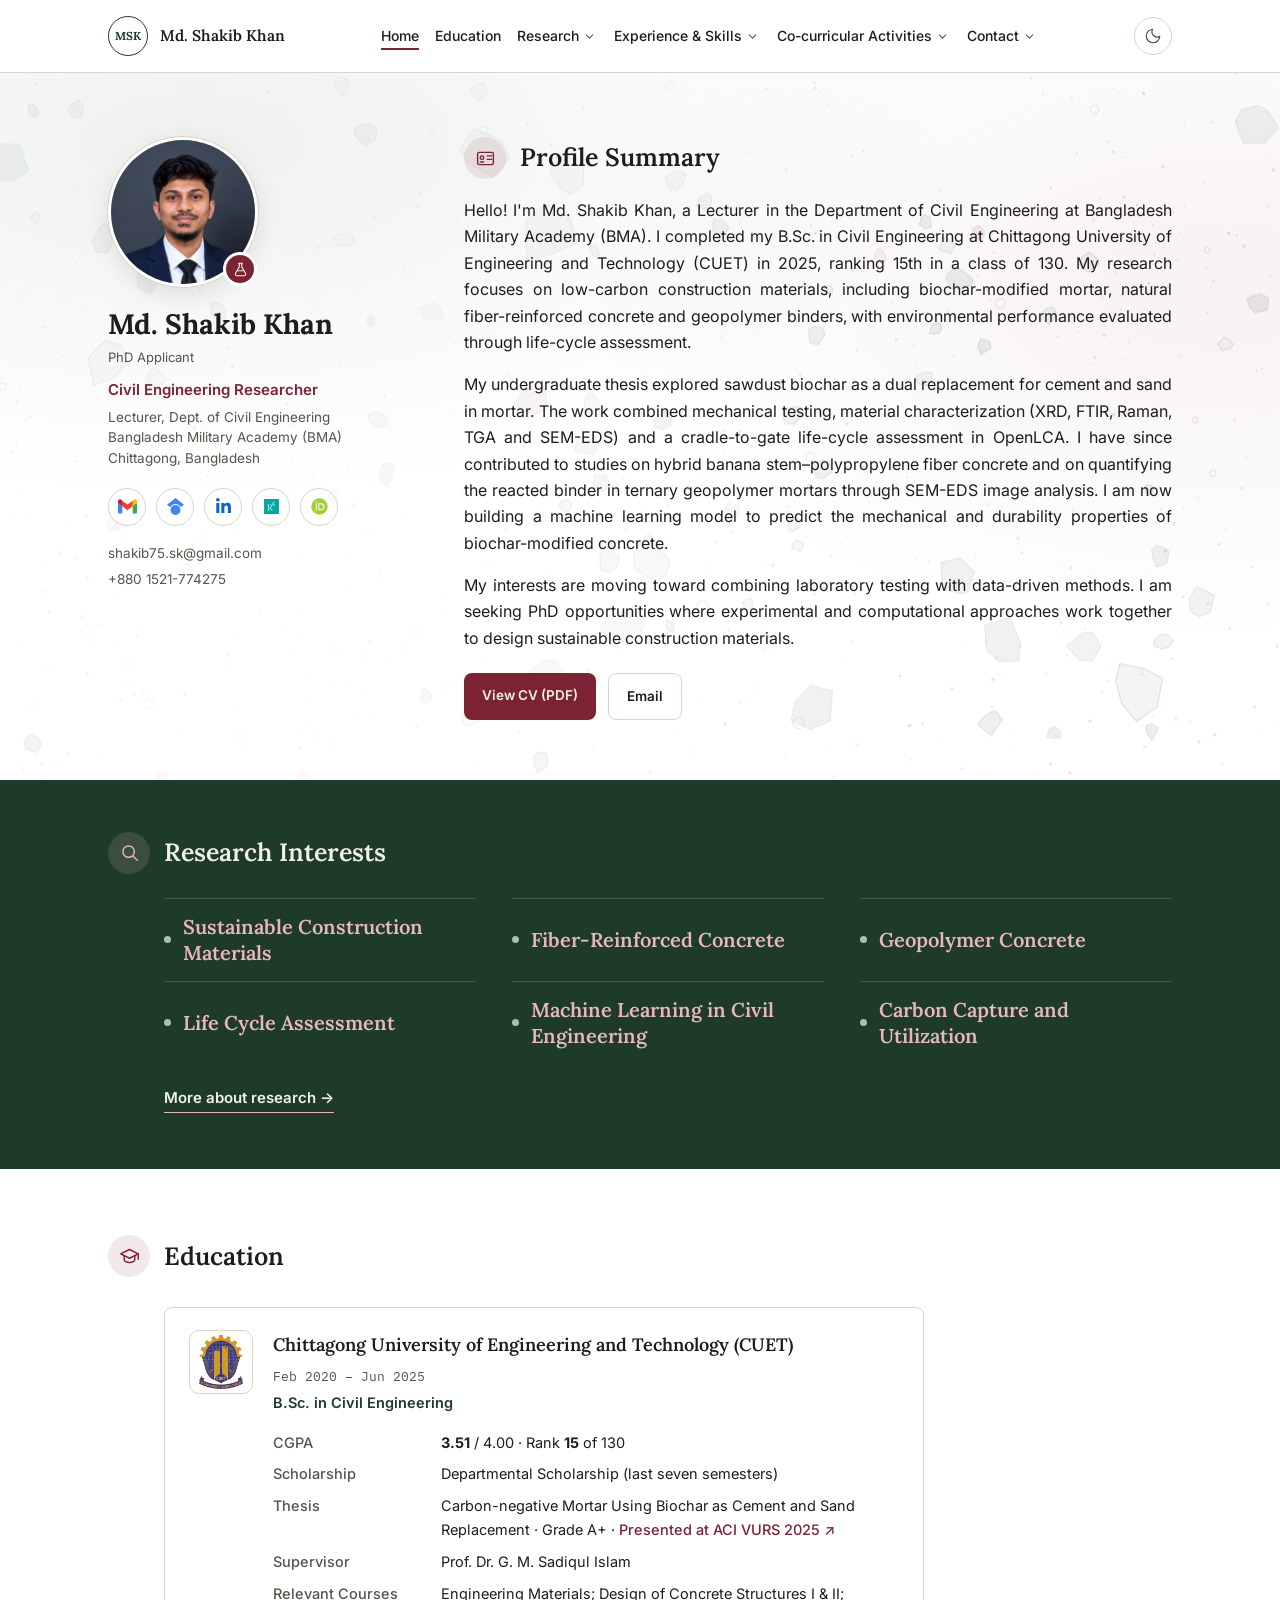
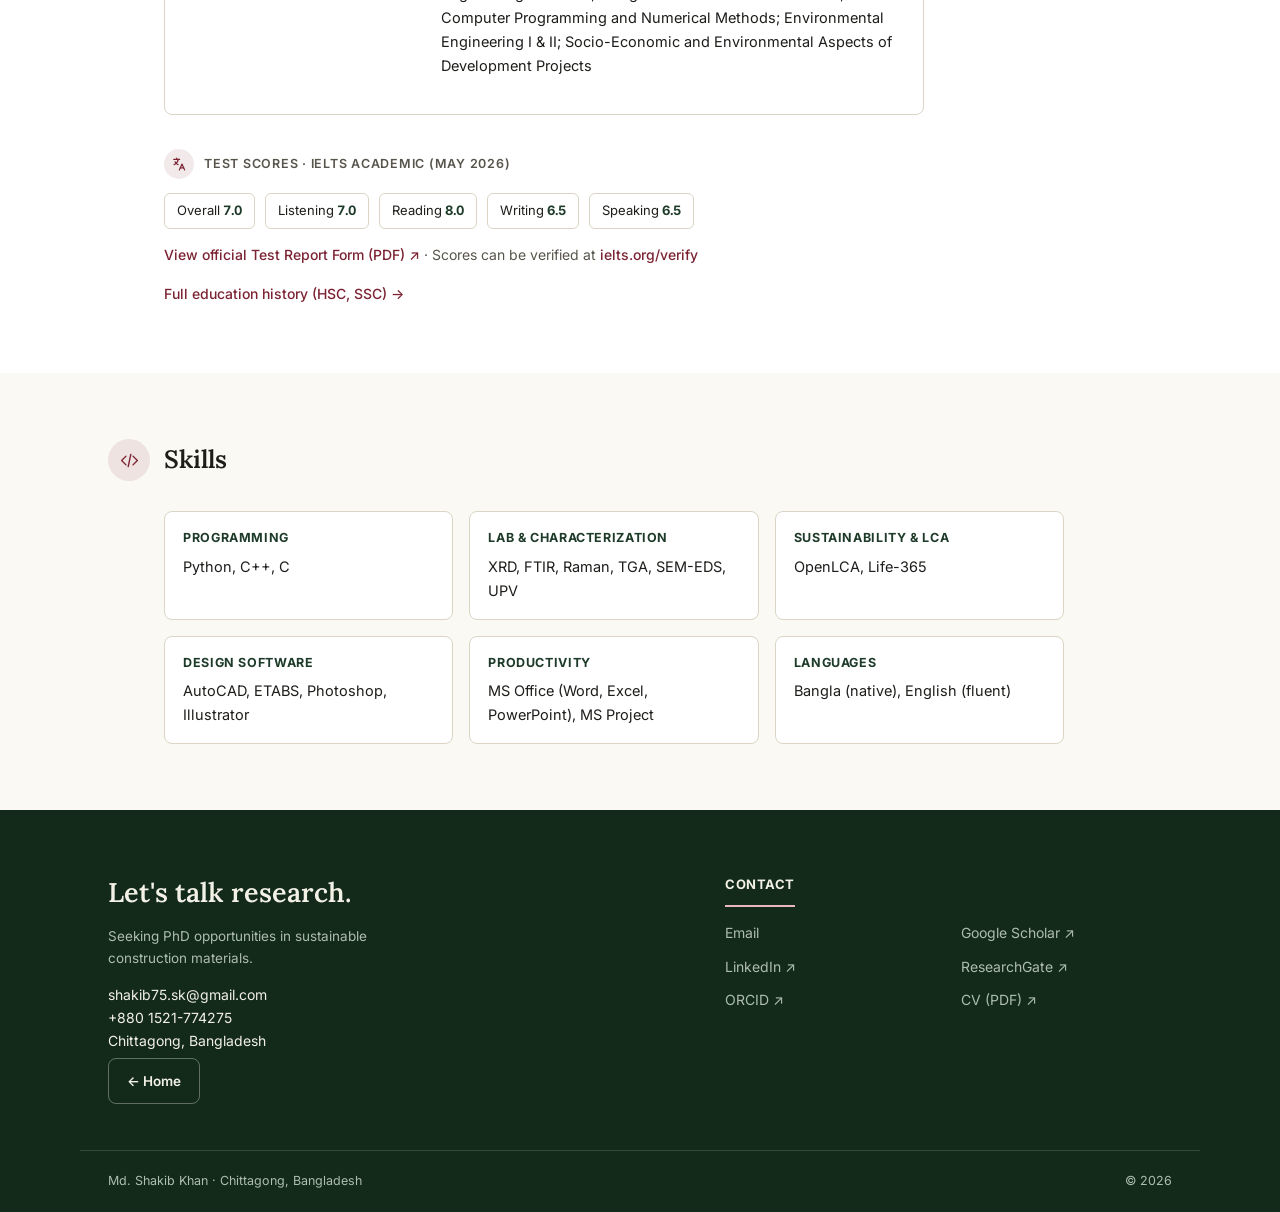
==== commit c41c2176: "SEO: descriptive titles and descriptions, canonical URLs, social preview tags, Person structured dat" ====
--- a/index.html
+++ b/index.html
@@ -3,8 +3,59 @@
 <head>
 <meta charset="UTF-8">
 <meta name="viewport" content="width=device-width, initial-scale=1.0">
-<title>Md. Shakib Khan — Civil Engineering Researcher</title>
-<meta name="description" content="Md. Shakib Khan — Lecturer in Civil Engineering researching low-carbon construction materials: biochar-modified mortar and concrete, natural fiber reinforcement, geopolymer systems, life-cycle assessment and machine learning.">
+<title>Md Shakib Khan — Civil Engineering Researcher, CUET | Lecturer, BMA</title>
+<meta name="description" content="Md Shakib Khan (Md. Shakib Khan) is a Lecturer in Civil Engineering at Bangladesh Military Academy and a CUET graduate researching low-carbon construction materials: biochar mortar, natural fiber concrete, geopolymers and life-cycle assessment.">
+<link rel="canonical" href="https://shakib915.github.io/portfolio/">
+<meta name="author" content="Md Shakib Khan">
+<meta property="og:type" content="profile">
+<meta property="og:title" content="Md Shakib Khan — Civil Engineering Researcher, CUET | Lecturer, BMA">
+<meta property="og:description" content="Md Shakib Khan (Md. Shakib Khan) is a Lecturer in Civil Engineering at Bangladesh Military Academy and a CUET graduate researching low-carbon construction materials: biochar mortar, natural fiber concrete, geopolymers and life-cycle assessment.">
+<meta property="og:url" content="https://shakib915.github.io/portfolio/">
+<meta property="og:image" content="https://shakib915.github.io/portfolio/Md_Shakib_Khan_Photo.jpg">
+<meta name="twitter:card" content="summary">
+<script type="application/ld+json">
+{
+  "@context": "https://schema.org",
+  "@type": "Person",
+  "name": "Md Shakib Khan",
+  "alternateName": [
+    "Md. Shakib Khan",
+    "Shakib Khan",
+    "M. S. Khan"
+  ],
+  "url": "https://shakib915.github.io/portfolio/",
+  "image": "https://shakib915.github.io/portfolio/Md_Shakib_Khan_Photo.jpg",
+  "email": "mailto:shakib75.sk@gmail.com",
+  "jobTitle": "Lecturer, Department of Civil Engineering",
+  "worksFor": {
+    "@type": "CollegeOrUniversity",
+    "name": "Bangladesh Military Academy (BMA)"
+  },
+  "alumniOf": {
+    "@type": "CollegeOrUniversity",
+    "name": "Chittagong University of Engineering and Technology (CUET)"
+  },
+  "address": {
+    "@type": "PostalAddress",
+    "addressLocality": "Chittagong",
+    "addressCountry": "BD"
+  },
+  "knowsAbout": [
+    "Sustainable construction materials",
+    "Biochar concrete",
+    "Fiber-reinforced concrete",
+    "Geopolymer concrete",
+    "Life cycle assessment",
+    "Machine learning in civil engineering"
+  ],
+  "sameAs": [
+    "https://orcid.org/0009-0001-7003-3735",
+    "https://scholar.google.com/citations?user=vq5zdWAAAAAJ",
+    "https://www.linkedin.com/in/md-shakib-khan-96122a146",
+    "https://www.researchgate.net/profile/Md-Shakib-Khan-2"
+  ]
+}
+</script>
 <link rel="preconnect" href="https://fonts.googleapis.com">
 <link rel="preconnect" href="https://fonts.gstatic.com" crossorigin>
 <link href="https://fonts.googleapis.com/css2?family=Lora:ital,wght@0,500;0,600;0,700;1,500&family=Inter:wght@400;500;600;700&family=IBM+Plex+Mono:wght@500&display=swap" rel="stylesheet">
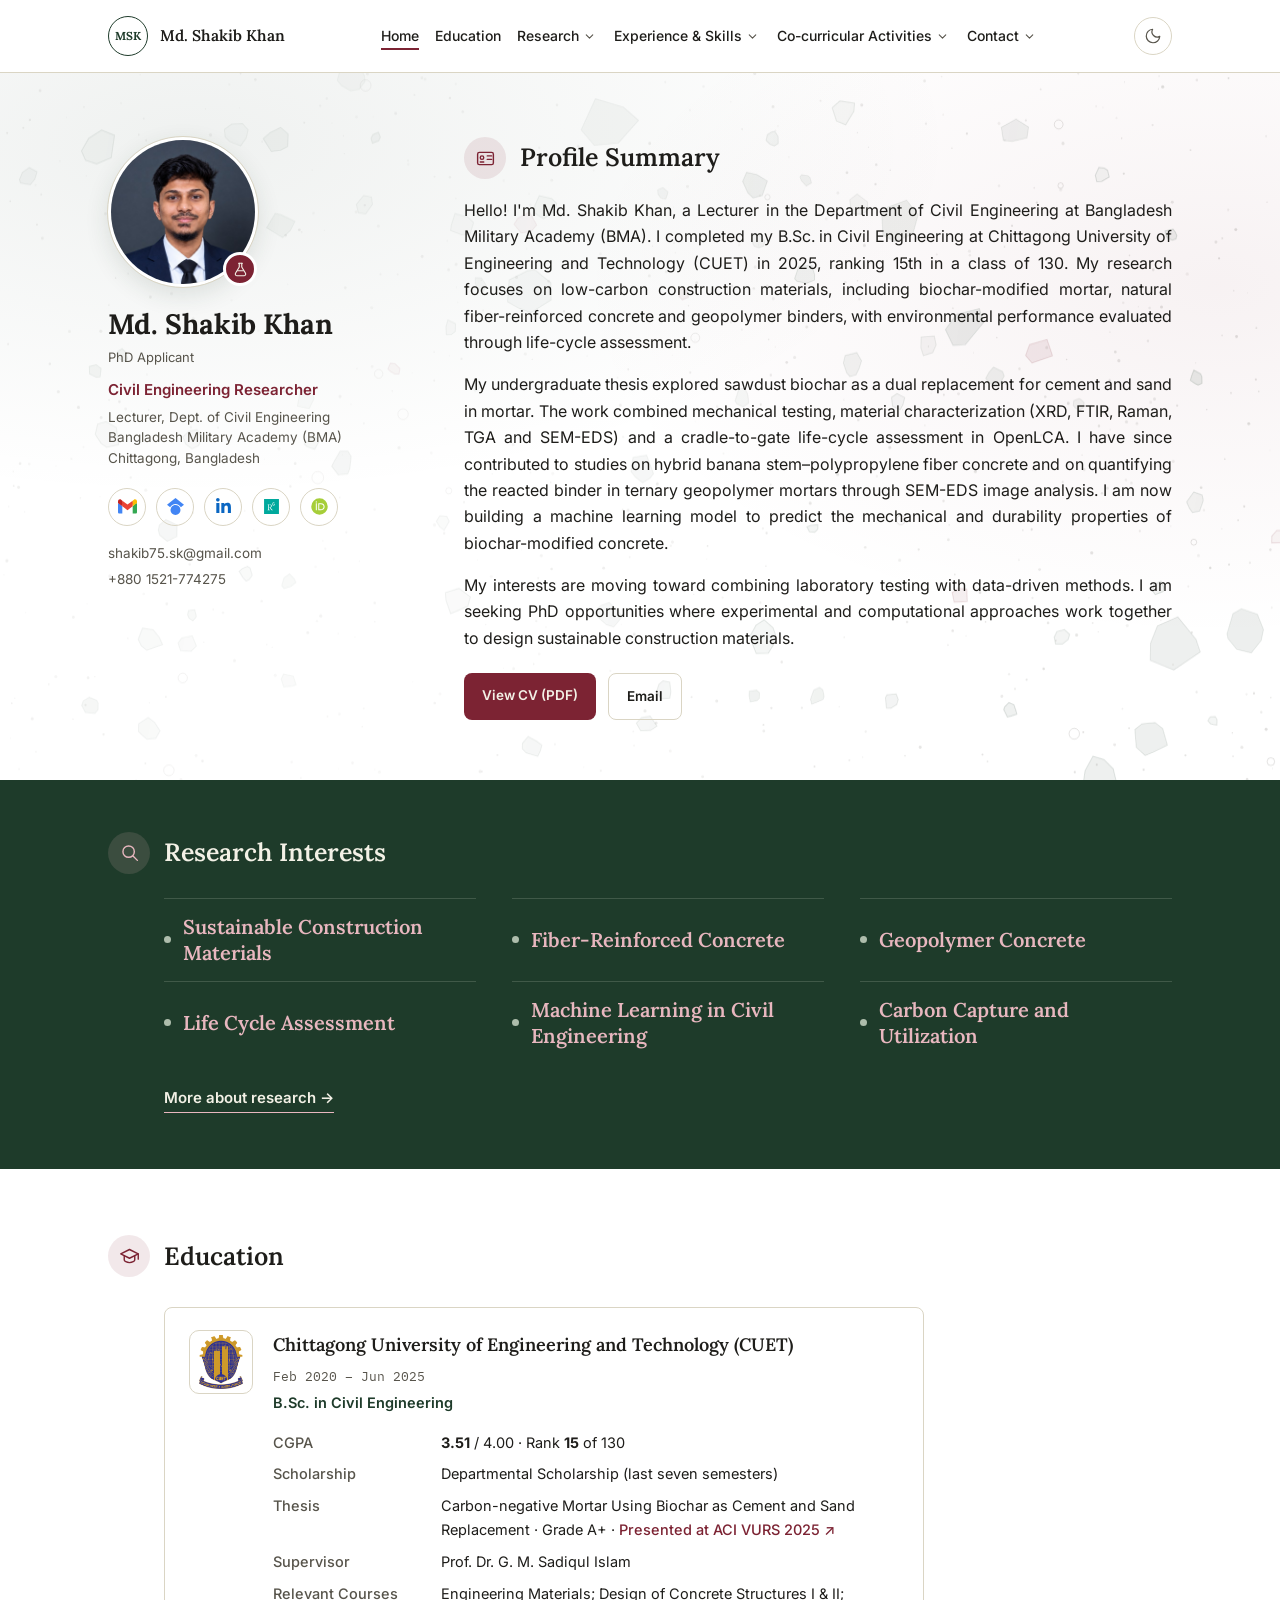
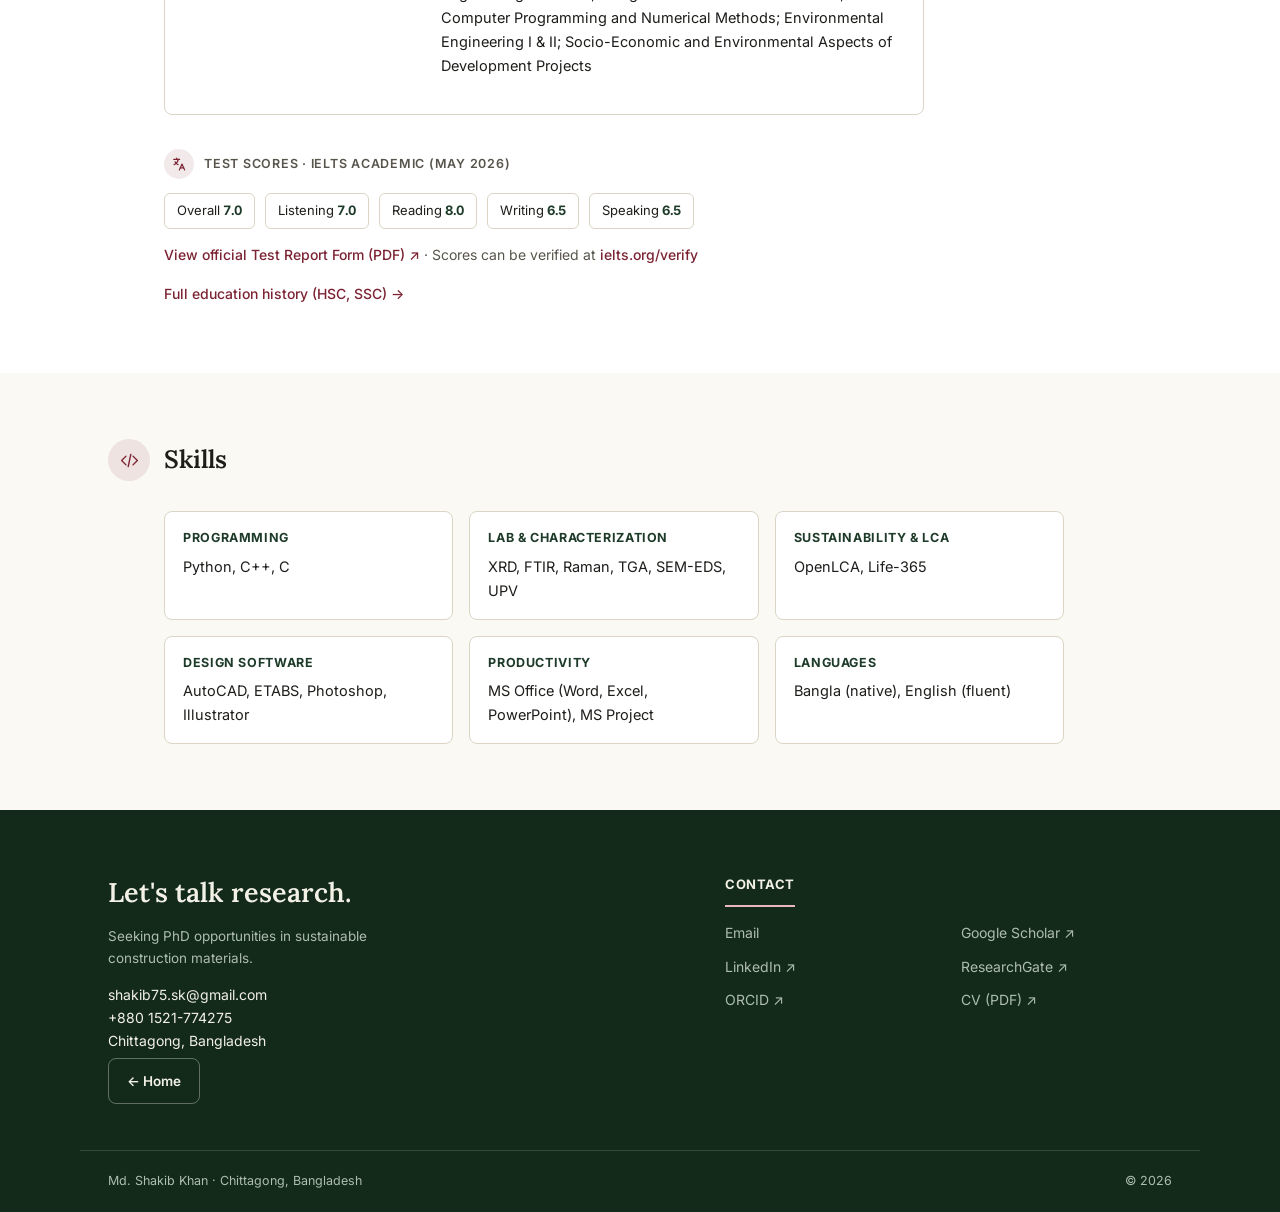
==== commit a8592a9f: "Add Google Search Console verification tag Co-Authored-By: Claude Opus 5.5 <noreply@anthropic.com> C" ====
--- a/index.html
+++ b/index.html
@@ -5,6 +5,7 @@
 <meta name="viewport" content="width=device-width, initial-scale=1.0">
 <title>Md Shakib Khan — Civil Engineering Researcher, CUET | Lecturer, BMA</title>
 <meta name="description" content="Md Shakib Khan (Md. Shakib Khan) is a Lecturer in Civil Engineering at Bangladesh Military Academy and a CUET graduate researching low-carbon construction materials: biochar mortar, natural fiber concrete, geopolymers and life-cycle assessment.">
+<meta name="google-site-verification" content="c_kTEidicFb6A_CczF2vAm5VWtWT44Urjo3ffkiMWVM" />
 <link rel="canonical" href="https://shakib915.github.io/portfolio/">
 <meta name="author" content="Md Shakib Khan">
 <meta property="og:type" content="profile">
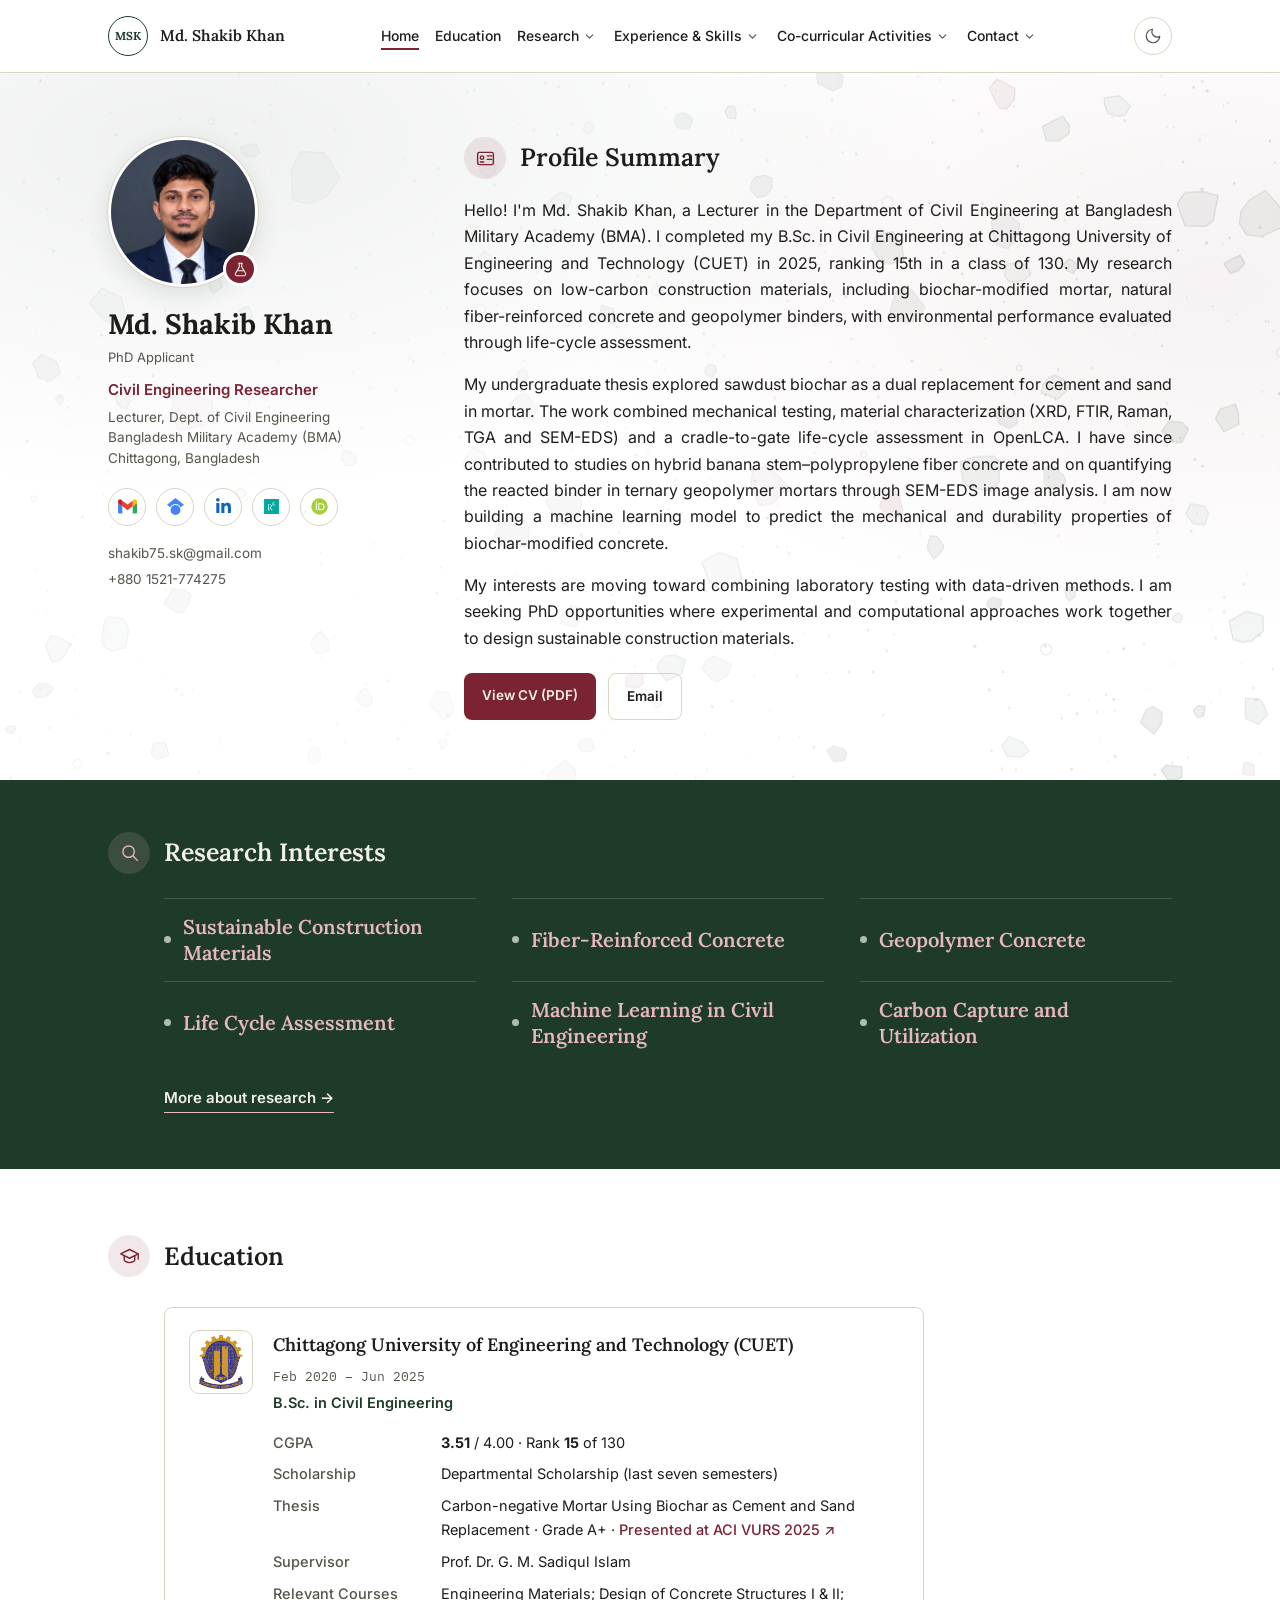
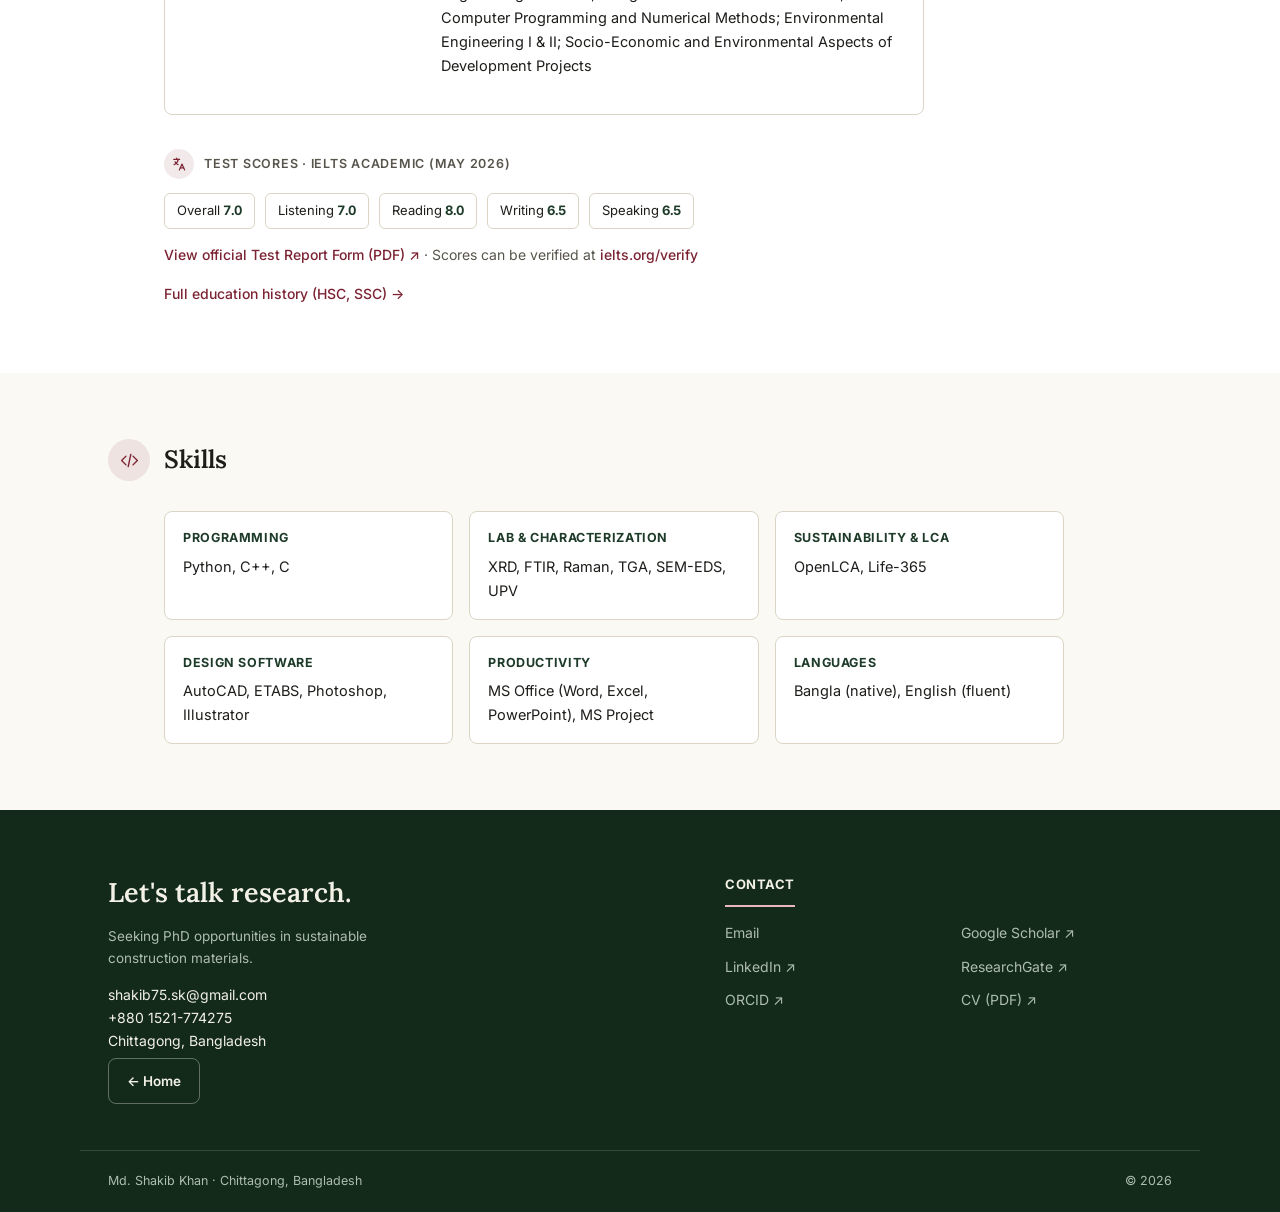
==== commit 2ea03787: "Mark biochar paper as published (CSCM e06665, DOI) and update CV Co-Authored-By: Claude Opus 5.5 <no" ====
--- a/index.html
+++ b/index.html
@@ -69,7 +69,7 @@
     document.documentElement.classList.add('js');
   })();
 </script>
-<link rel="stylesheet" href="style.css?v=7">
+<link rel="stylesheet" href="style.css?v=8">
 </head>
 <body>
 
@@ -206,7 +206,7 @@
           <p class="reveal" style="--i:2">My undergraduate thesis explored sawdust biochar as a dual replacement for cement and sand in mortar. The work combined mechanical testing, material characterization (XRD, FTIR, Raman, TGA and SEM-EDS) and a cradle-to-gate life-cycle assessment in OpenLCA. I have since contributed to studies on hybrid banana stem–polypropylene fiber concrete and on quantifying the reacted binder in ternary geopolymer mortars through SEM-EDS image analysis. I am now building a machine learning model to predict the mechanical and durability properties of biochar-modified concrete.</p>
           <p class="reveal" style="--i:2">My interests are moving toward combining laboratory testing with data-driven methods. I am seeking PhD opportunities where experimental and computational approaches work together to design sustainable construction materials.</p>
           <div class="cta-row reveal" style="--i:3; margin-bottom:0;">
-            <a class="btn solid" href="CV_Md_Shakib_Khan.pdf" target="_blank" rel="noopener">View CV (PDF)</a>
+            <a class="btn solid" href="CV_Md_Shakib_Khan.pdf?v=20261101" target="_blank" rel="noopener">View CV (PDF)</a>
             <a class="btn outline" href="mailto:shakib75.sk@gmail.com">Email</a>
           </div>
         </div>
@@ -315,7 +315,7 @@
           <a href="https://www.linkedin.com/in/md-shakib-khan-96122a146" target="_blank" rel="noopener">LinkedIn ↗</a>
           <a href="https://www.researchgate.net/profile/Md-Shakib-Khan-2" target="_blank" rel="noopener">ResearchGate ↗</a>
           <a href="https://orcid.org/0009-0001-7003-3735" target="_blank" rel="noopener">ORCID ↗</a>
-          <a href="CV_Md_Shakib_Khan.pdf" target="_blank" rel="noopener">CV (PDF) ↗</a>
+          <a href="CV_Md_Shakib_Khan.pdf?v=20261101" target="_blank" rel="noopener">CV (PDF) ↗</a>
         </div>
       </div>
     </div>
--- a/style.css
+++ b/style.css
@@ -381,3 +381,4 @@
   @media (max-width:560px){ .edu-card.with-logo{grid-template-columns:48px 1fr; gap:0 14px;} .edu-logo{width:48px; height:48px;} }
   .ielts-note{font-size:14px; color:var(--text-muted); margin:14px 0 0;}
   .status.accepted{background:color-mix(in srgb, var(--brand) 14%, transparent); color:var(--brand);}
+  .pub-venue a{color:inherit; text-decoration:underline; text-underline-offset:2px; word-break:break-all;}
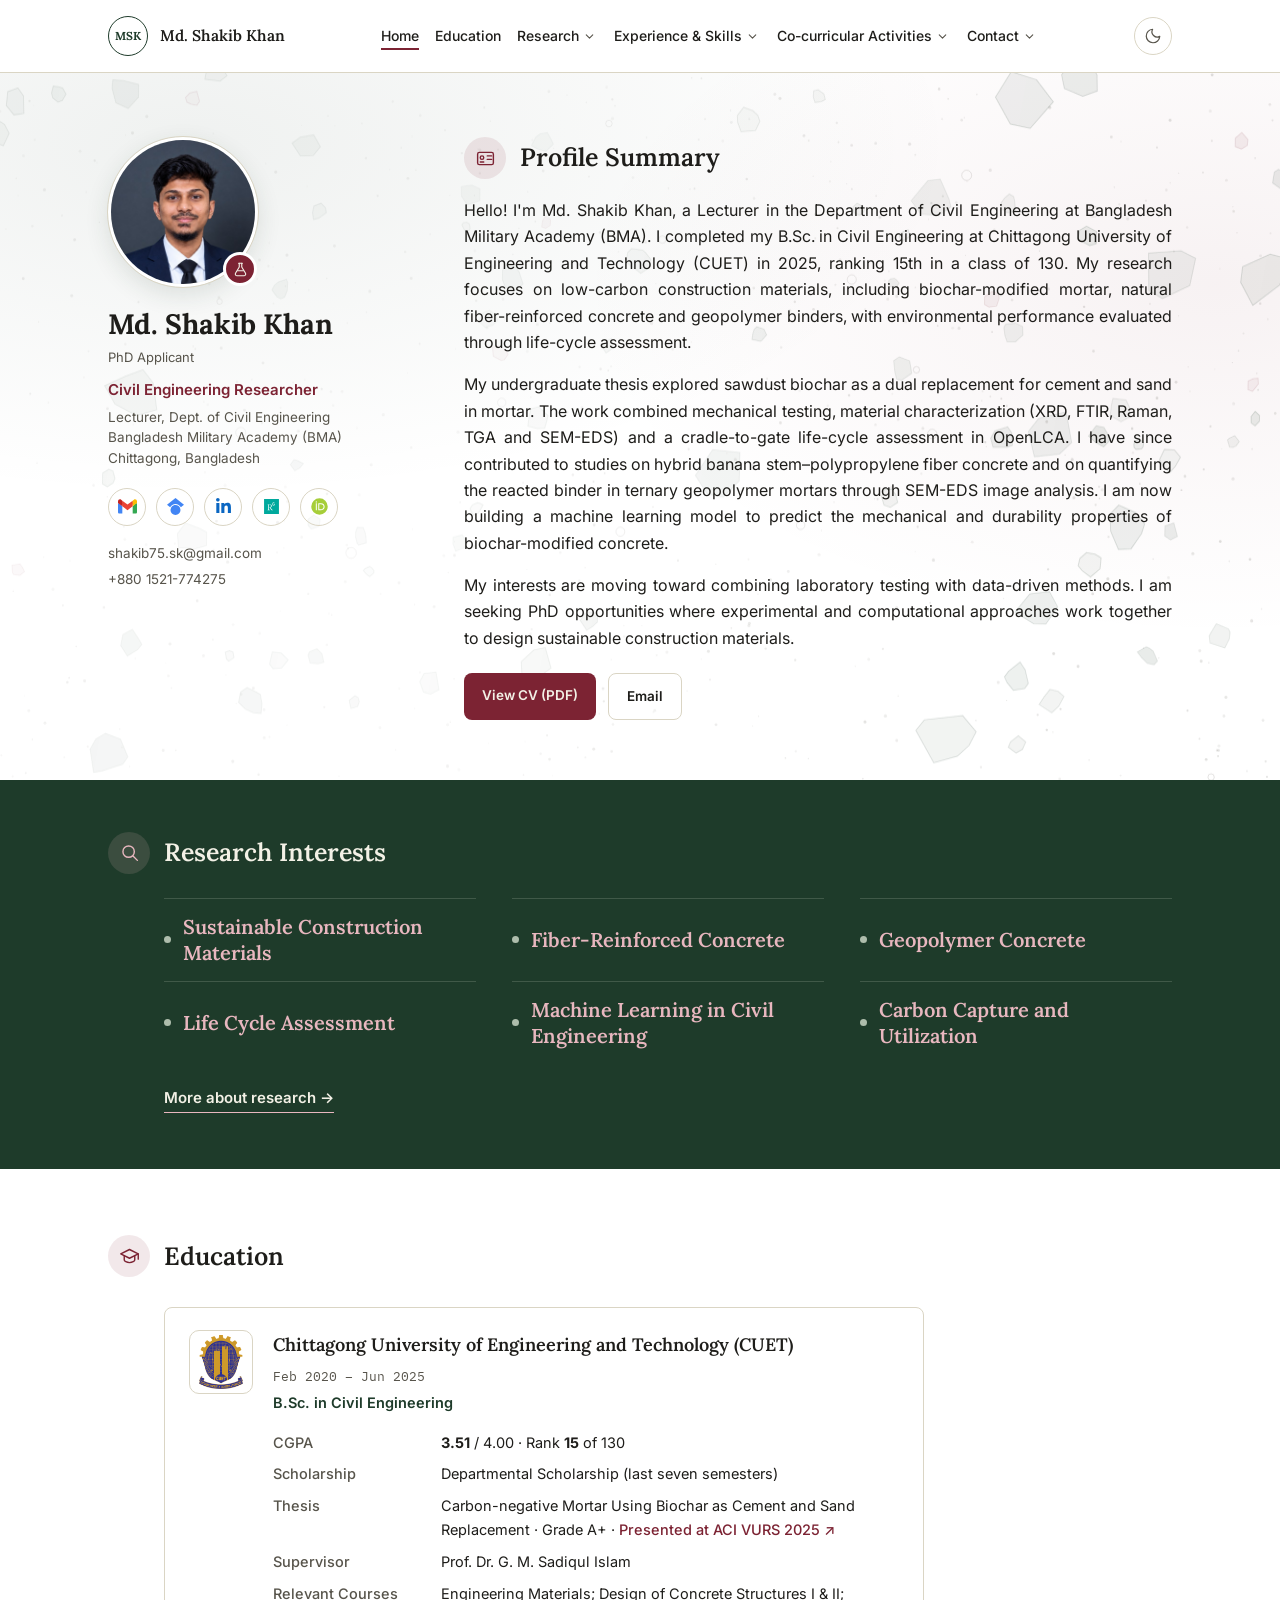
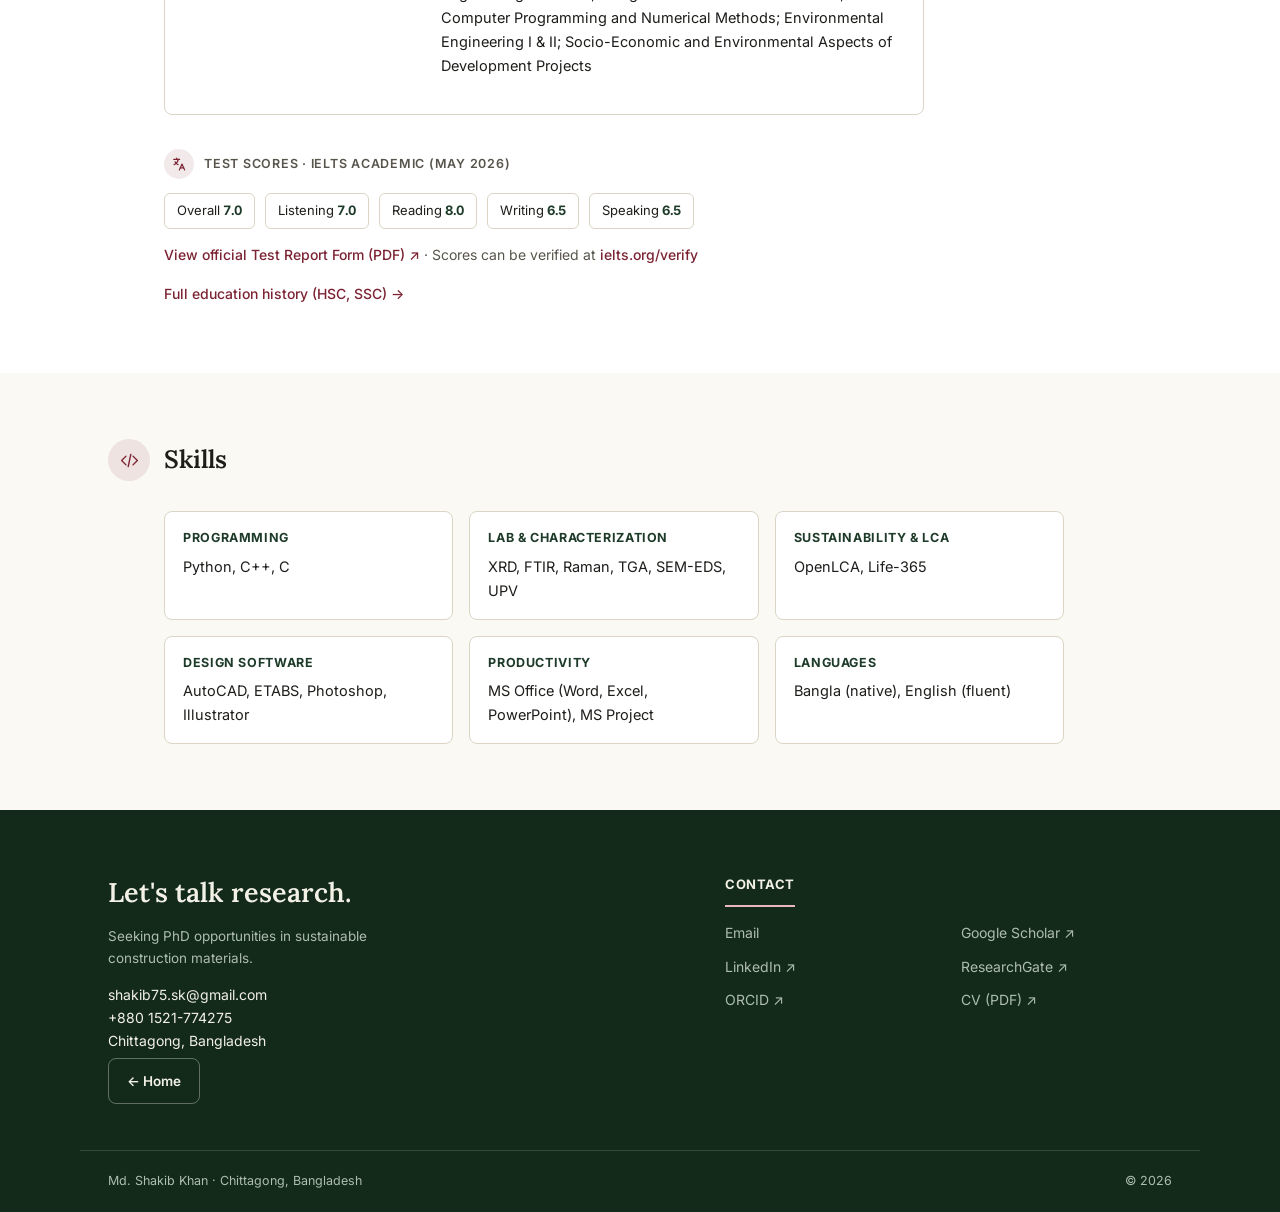
==== commit 863926c3: "Add Q1 and impact factor to biochar paper (site and CV) Co-Authored-By: Claude Opus 5.5 <noreply@ant" ====
--- a/index.html
+++ b/index.html
@@ -206,7 +206,7 @@
           <p class="reveal" style="--i:2">My undergraduate thesis explored sawdust biochar as a dual replacement for cement and sand in mortar. The work combined mechanical testing, material characterization (XRD, FTIR, Raman, TGA and SEM-EDS) and a cradle-to-gate life-cycle assessment in OpenLCA. I have since contributed to studies on hybrid banana stem–polypropylene fiber concrete and on quantifying the reacted binder in ternary geopolymer mortars through SEM-EDS image analysis. I am now building a machine learning model to predict the mechanical and durability properties of biochar-modified concrete.</p>
           <p class="reveal" style="--i:2">My interests are moving toward combining laboratory testing with data-driven methods. I am seeking PhD opportunities where experimental and computational approaches work together to design sustainable construction materials.</p>
           <div class="cta-row reveal" style="--i:3; margin-bottom:0;">
-            <a class="btn solid" href="CV_Md_Shakib_Khan.pdf?v=20261101" target="_blank" rel="noopener">View CV (PDF)</a>
+            <a class="btn solid" href="CV_Md_Shakib_Khan.pdf?v=20261101b" target="_blank" rel="noopener">View CV (PDF)</a>
             <a class="btn outline" href="mailto:shakib75.sk@gmail.com">Email</a>
           </div>
         </div>
@@ -315,7 +315,7 @@
           <a href="https://www.linkedin.com/in/md-shakib-khan-96122a146" target="_blank" rel="noopener">LinkedIn ↗</a>
           <a href="https://www.researchgate.net/profile/Md-Shakib-Khan-2" target="_blank" rel="noopener">ResearchGate ↗</a>
           <a href="https://orcid.org/0009-0001-7003-3735" target="_blank" rel="noopener">ORCID ↗</a>
-          <a href="CV_Md_Shakib_Khan.pdf?v=20261101" target="_blank" rel="noopener">CV (PDF) ↗</a>
+          <a href="CV_Md_Shakib_Khan.pdf?v=20261101b" target="_blank" rel="noopener">CV (PDF) ↗</a>
         </div>
       </div>
     </div>
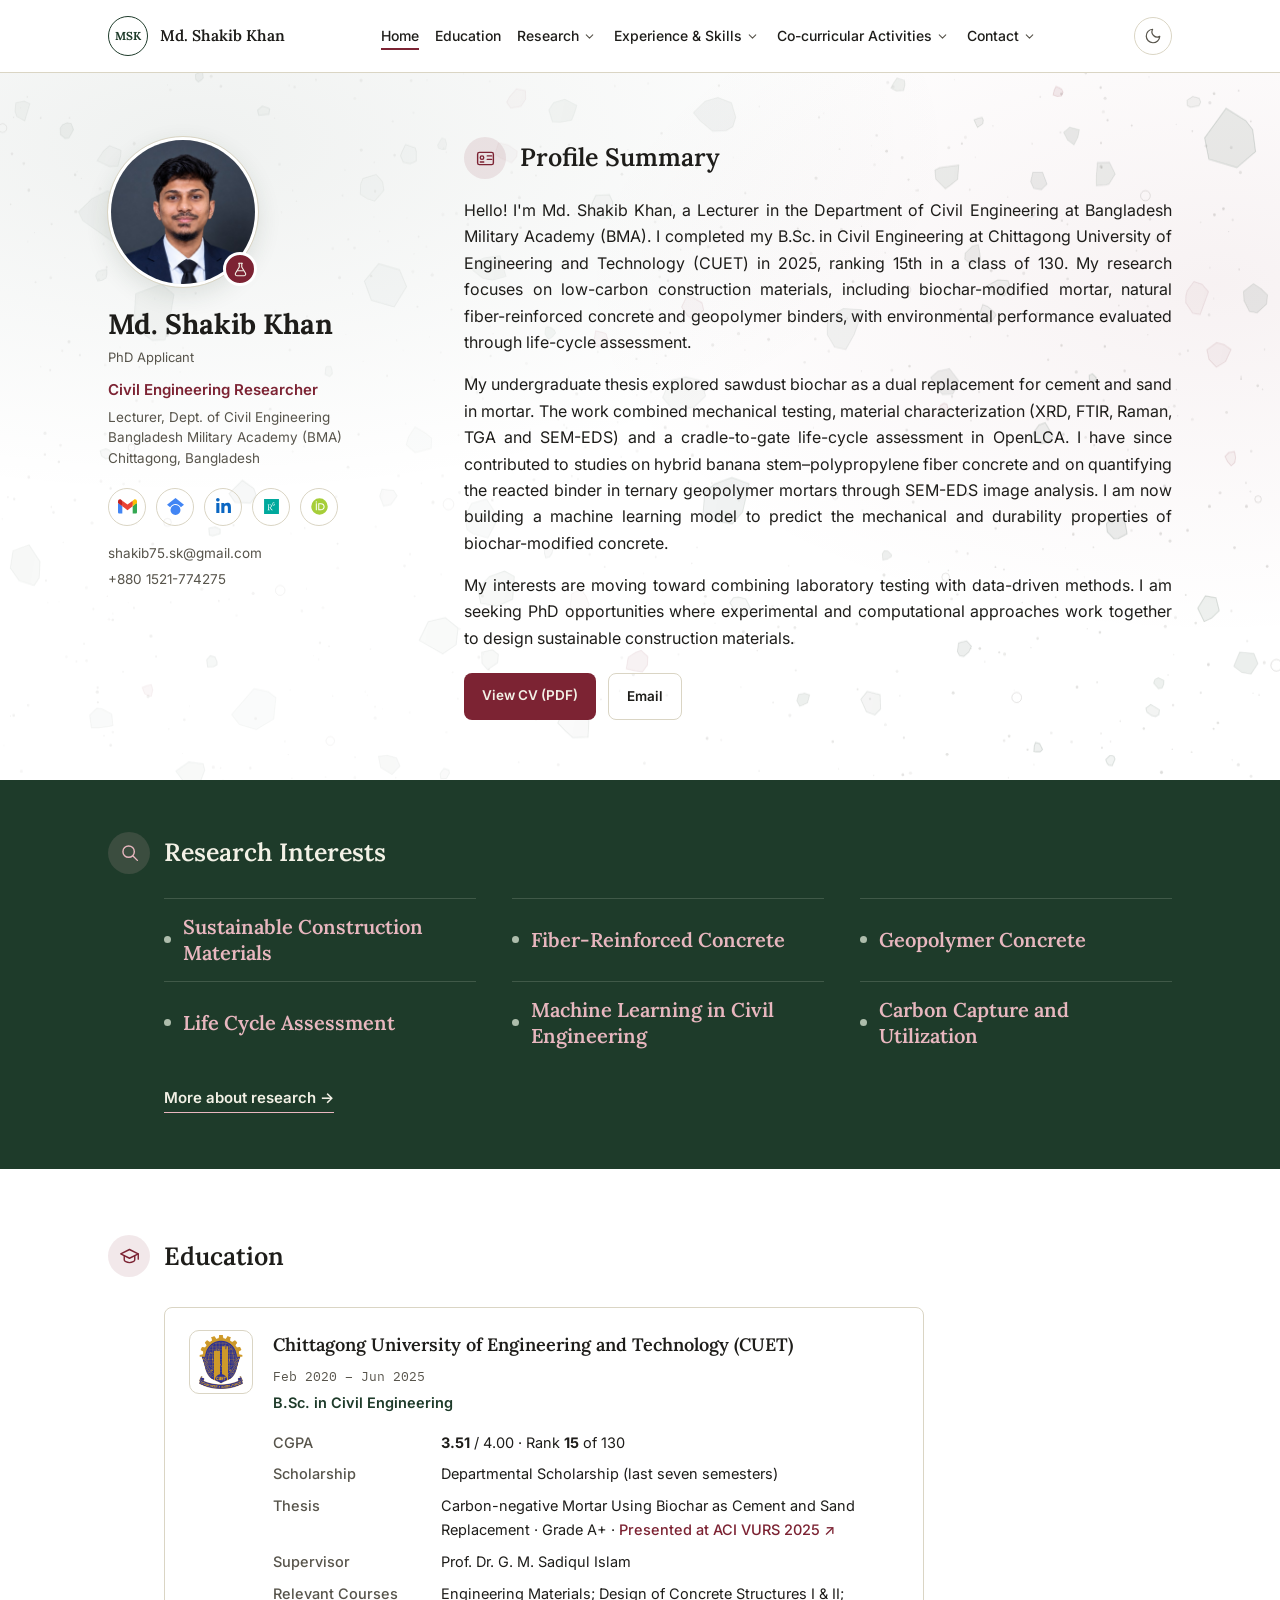
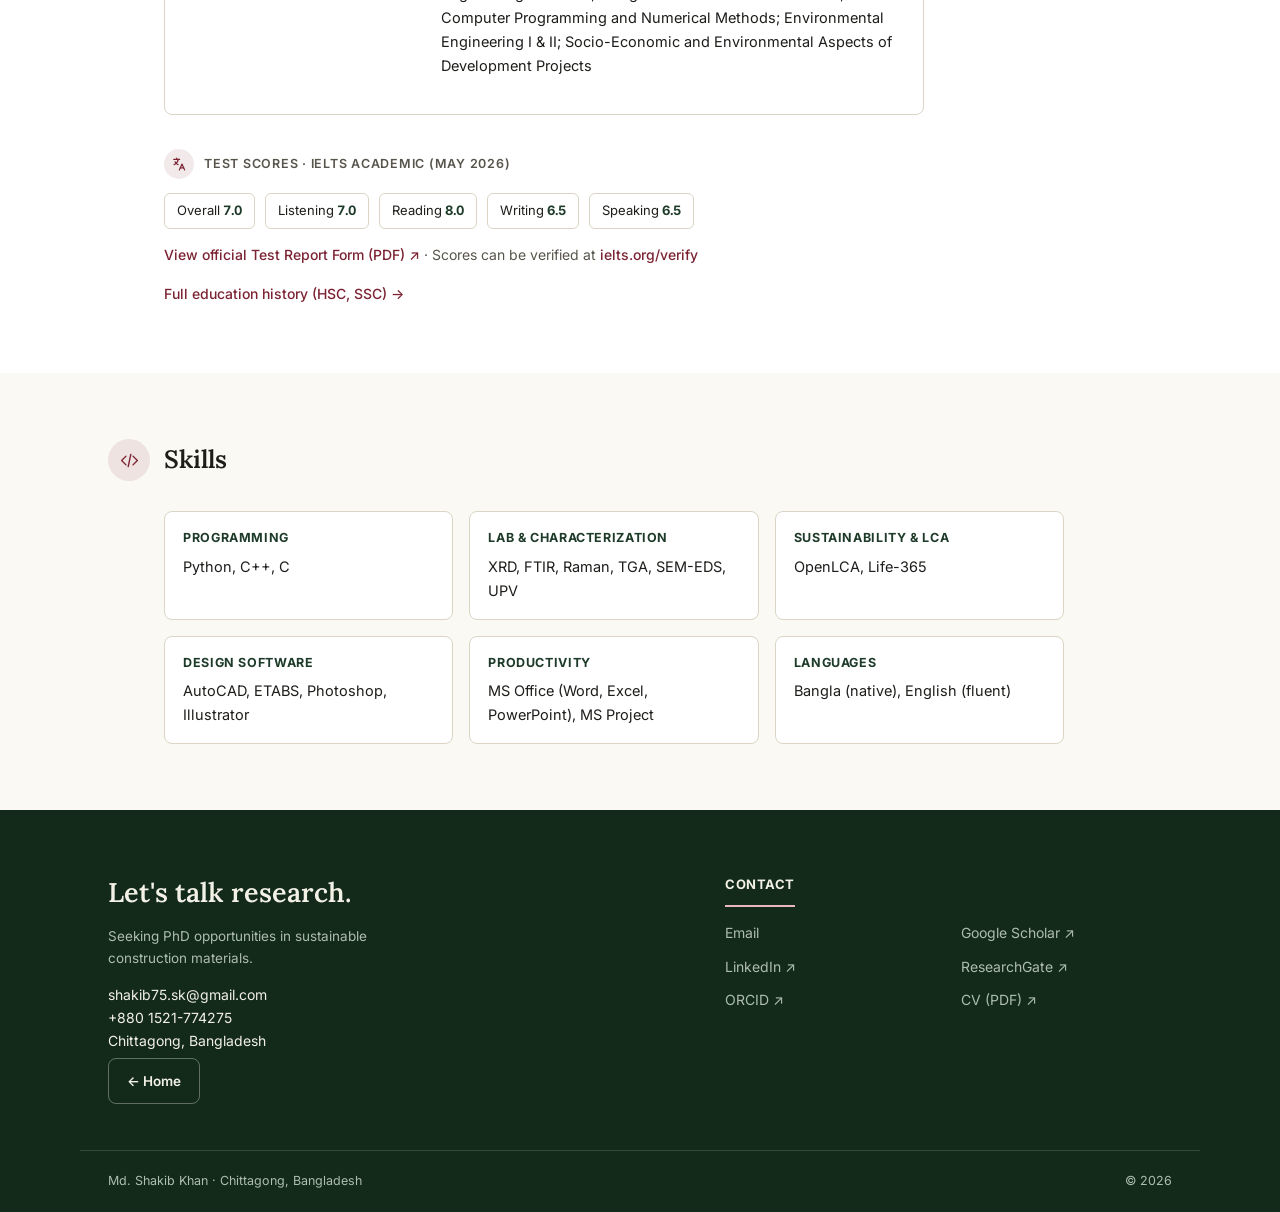
==== commit 83e8040a: "Keep Q1/IF together on one line in CV Co-Authored-By: Claude Opus 5.5 <noreply@anthropic.com> Claude" ====
--- a/index.html
+++ b/index.html
@@ -206,7 +206,7 @@
           <p class="reveal" style="--i:2">My undergraduate thesis explored sawdust biochar as a dual replacement for cement and sand in mortar. The work combined mechanical testing, material characterization (XRD, FTIR, Raman, TGA and SEM-EDS) and a cradle-to-gate life-cycle assessment in OpenLCA. I have since contributed to studies on hybrid banana stem–polypropylene fiber concrete and on quantifying the reacted binder in ternary geopolymer mortars through SEM-EDS image analysis. I am now building a machine learning model to predict the mechanical and durability properties of biochar-modified concrete.</p>
           <p class="reveal" style="--i:2">My interests are moving toward combining laboratory testing with data-driven methods. I am seeking PhD opportunities where experimental and computational approaches work together to design sustainable construction materials.</p>
           <div class="cta-row reveal" style="--i:3; margin-bottom:0;">
-            <a class="btn solid" href="CV_Md_Shakib_Khan.pdf?v=20261101b" target="_blank" rel="noopener">View CV (PDF)</a>
+            <a class="btn solid" href="CV_Md_Shakib_Khan.pdf?v=20261101c" target="_blank" rel="noopener">View CV (PDF)</a>
             <a class="btn outline" href="mailto:shakib75.sk@gmail.com">Email</a>
           </div>
         </div>
@@ -315,7 +315,7 @@
           <a href="https://www.linkedin.com/in/md-shakib-khan-96122a146" target="_blank" rel="noopener">LinkedIn ↗</a>
           <a href="https://www.researchgate.net/profile/Md-Shakib-Khan-2" target="_blank" rel="noopener">ResearchGate ↗</a>
           <a href="https://orcid.org/0009-0001-7003-3735" target="_blank" rel="noopener">ORCID ↗</a>
-          <a href="CV_Md_Shakib_Khan.pdf?v=20261101b" target="_blank" rel="noopener">CV (PDF) ↗</a>
+          <a href="CV_Md_Shakib_Khan.pdf?v=20261101c" target="_blank" rel="noopener">CV (PDF) ↗</a>
         </div>
       </div>
     </div>
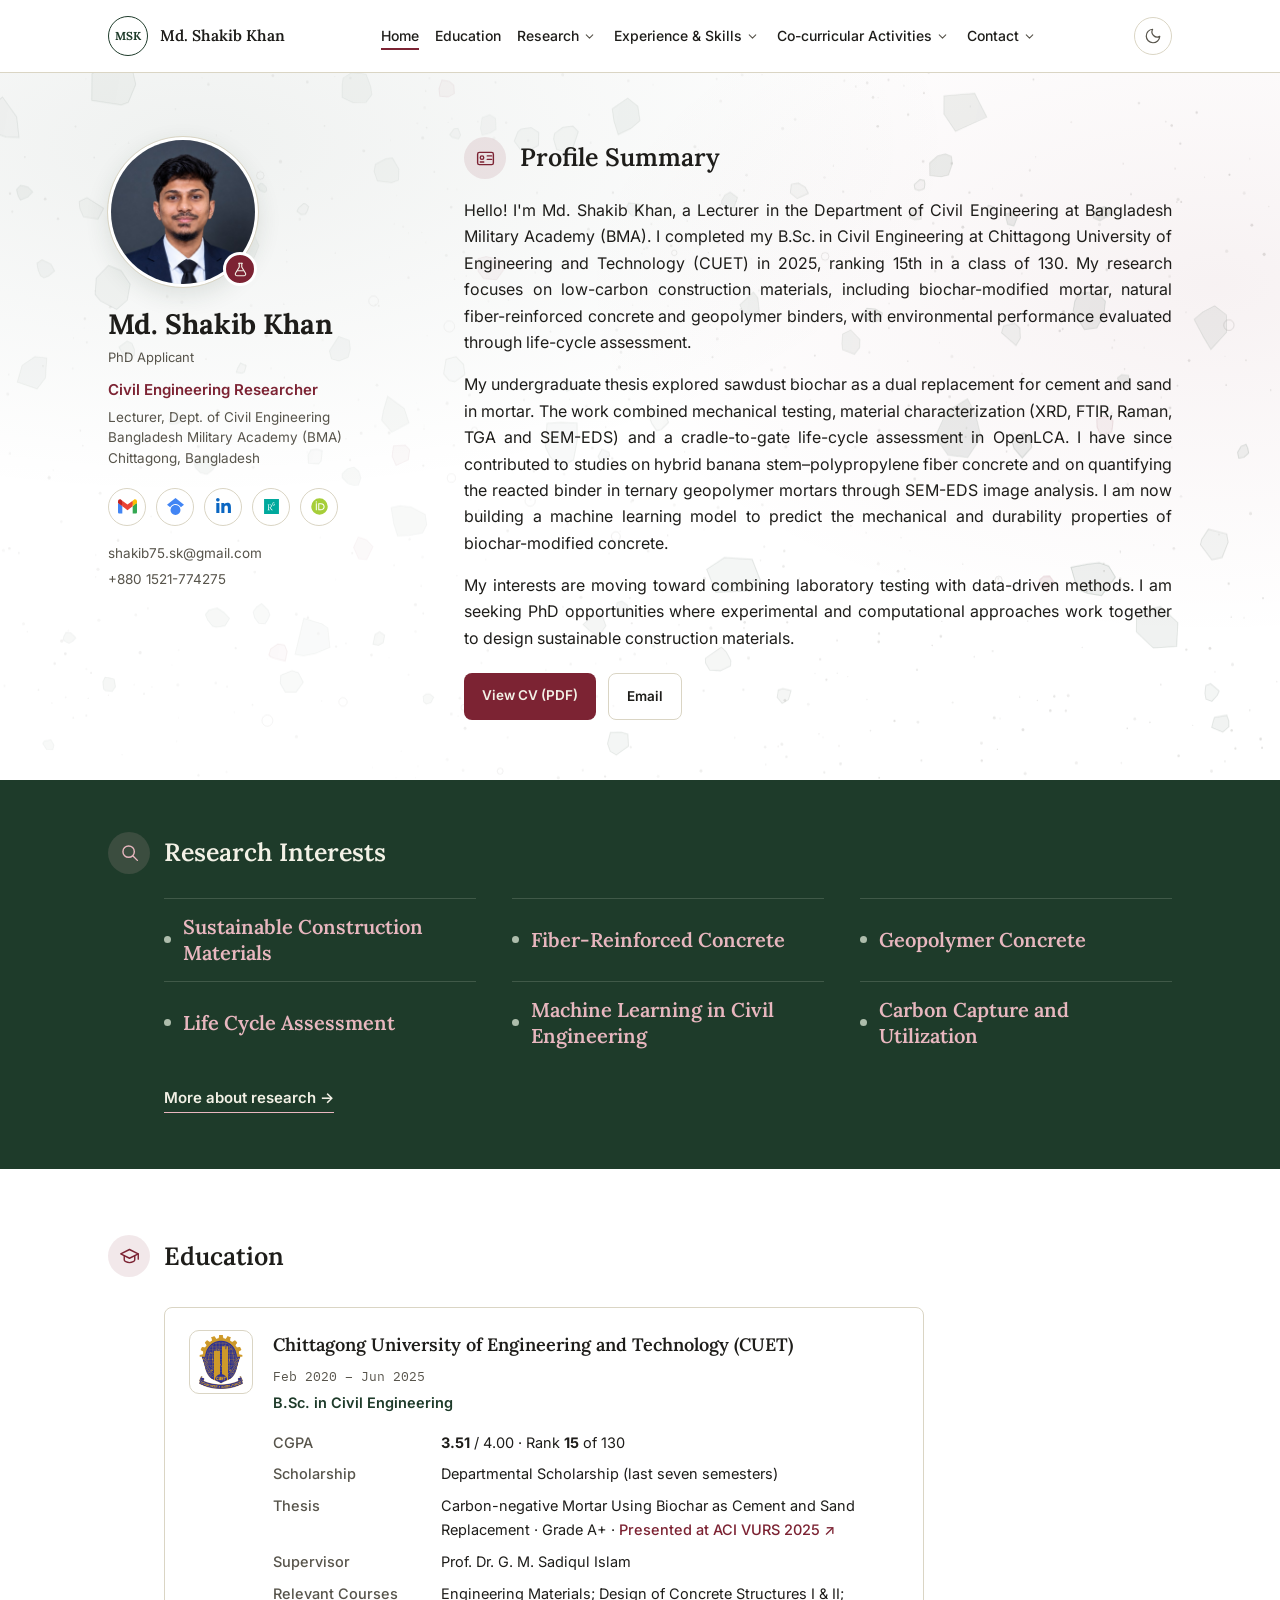
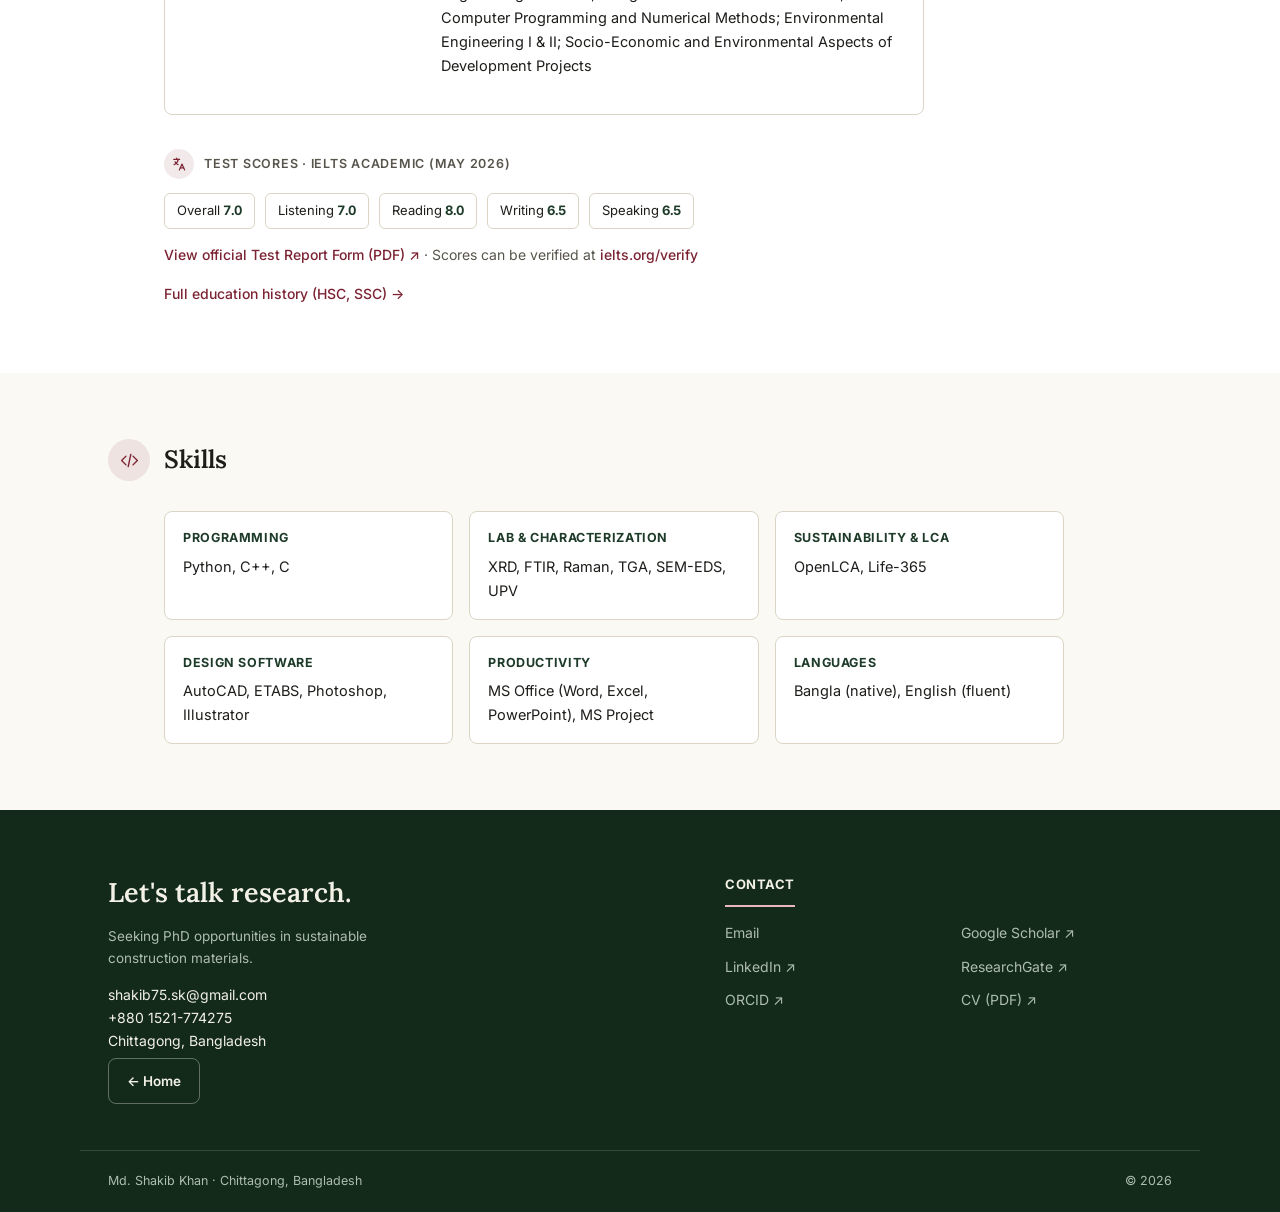
==== commit f25ab64e: "Geopolymer paper: new title, submitted to Construction and Building Materials Co-Authored-By: Claude" ====
--- a/index.html
+++ b/index.html
@@ -206,7 +206,7 @@
           <p class="reveal" style="--i:2">My undergraduate thesis explored sawdust biochar as a dual replacement for cement and sand in mortar. The work combined mechanical testing, material characterization (XRD, FTIR, Raman, TGA and SEM-EDS) and a cradle-to-gate life-cycle assessment in OpenLCA. I have since contributed to studies on hybrid banana stem–polypropylene fiber concrete and on quantifying the reacted binder in ternary geopolymer mortars through SEM-EDS image analysis. I am now building a machine learning model to predict the mechanical and durability properties of biochar-modified concrete.</p>
           <p class="reveal" style="--i:2">My interests are moving toward combining laboratory testing with data-driven methods. I am seeking PhD opportunities where experimental and computational approaches work together to design sustainable construction materials.</p>
           <div class="cta-row reveal" style="--i:3; margin-bottom:0;">
-            <a class="btn solid" href="CV_Md_Shakib_Khan.pdf?v=20261101c" target="_blank" rel="noopener">View CV (PDF)</a>
+            <a class="btn solid" href="CV_Md_Shakib_Khan.pdf?v=20261114" target="_blank" rel="noopener">View CV (PDF)</a>
             <a class="btn outline" href="mailto:shakib75.sk@gmail.com">Email</a>
           </div>
         </div>
@@ -315,7 +315,7 @@
           <a href="https://www.linkedin.com/in/md-shakib-khan-96122a146" target="_blank" rel="noopener">LinkedIn ↗</a>
           <a href="https://www.researchgate.net/profile/Md-Shakib-Khan-2" target="_blank" rel="noopener">ResearchGate ↗</a>
           <a href="https://orcid.org/0009-0001-7003-3735" target="_blank" rel="noopener">ORCID ↗</a>
-          <a href="CV_Md_Shakib_Khan.pdf?v=20261101c" target="_blank" rel="noopener">CV (PDF) ↗</a>
+          <a href="CV_Md_Shakib_Khan.pdf?v=20261114" target="_blank" rel="noopener">CV (PDF) ↗</a>
         </div>
       </div>
     </div>
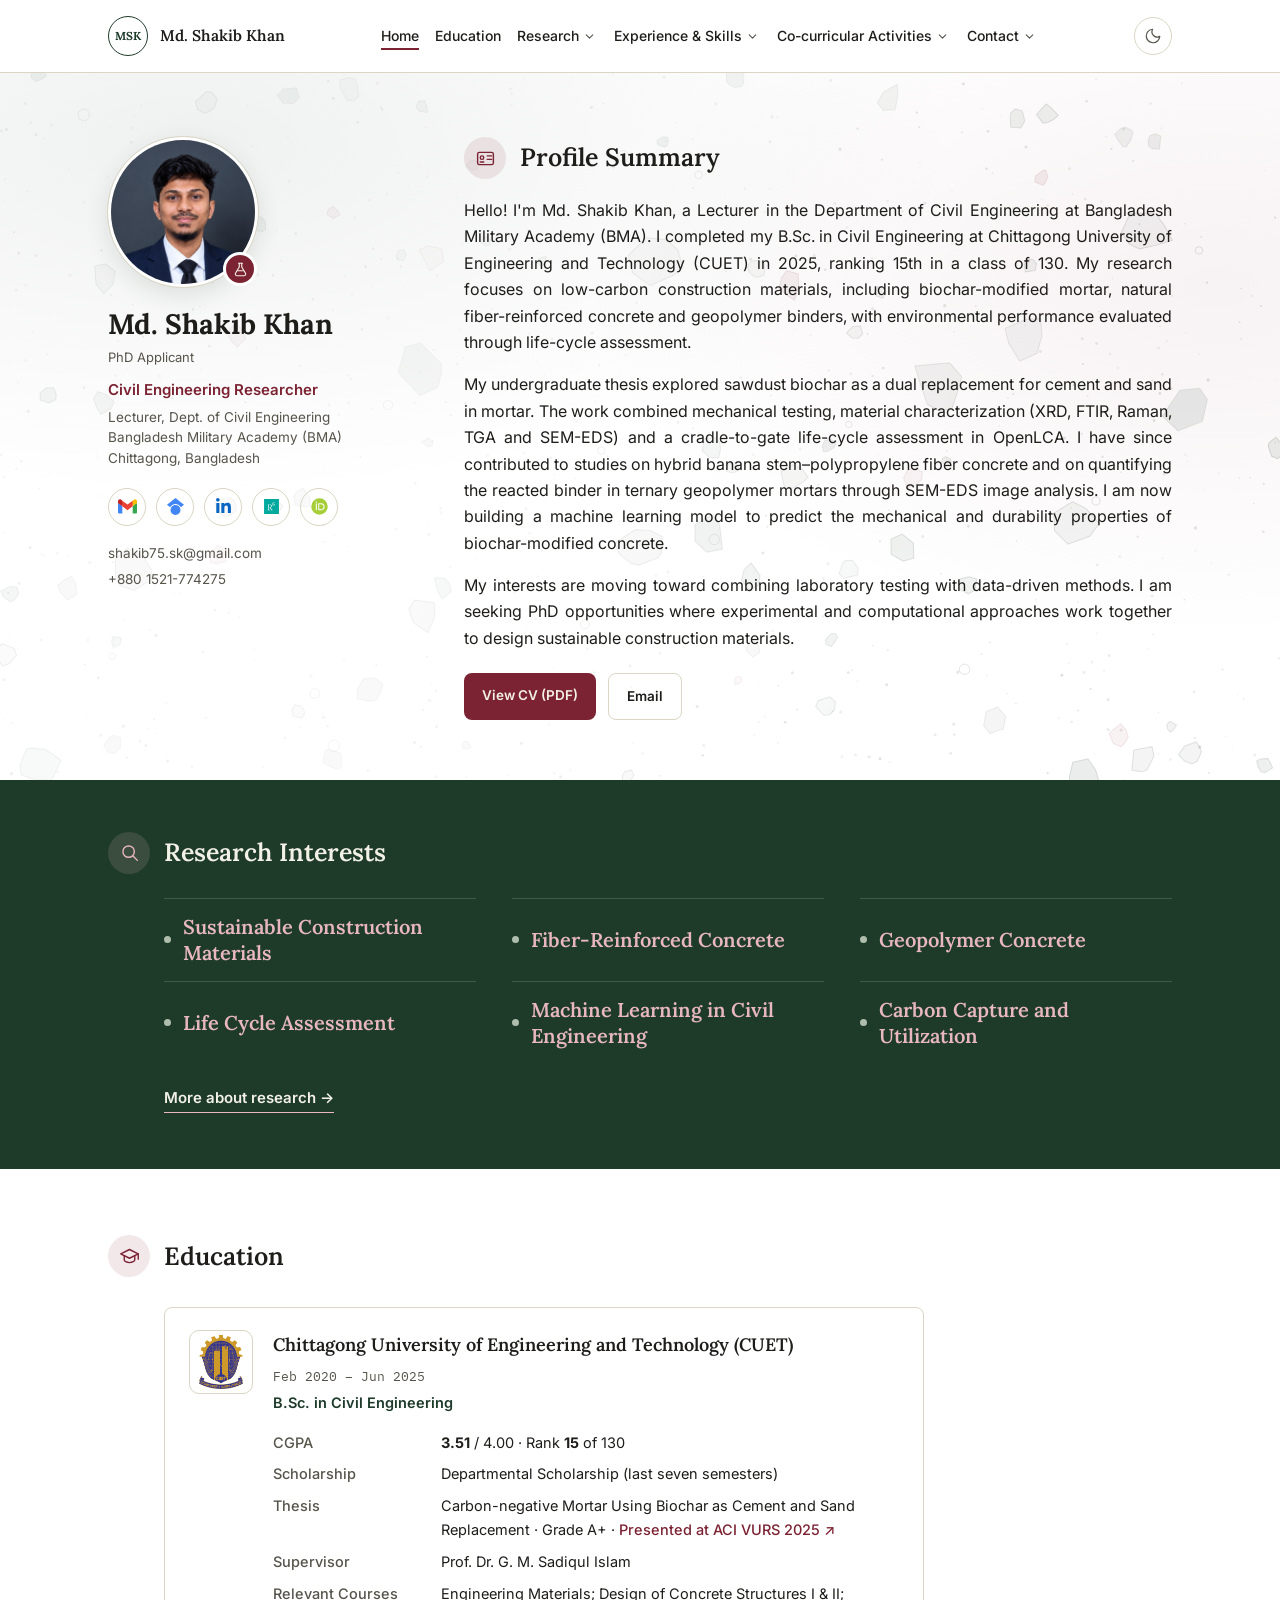
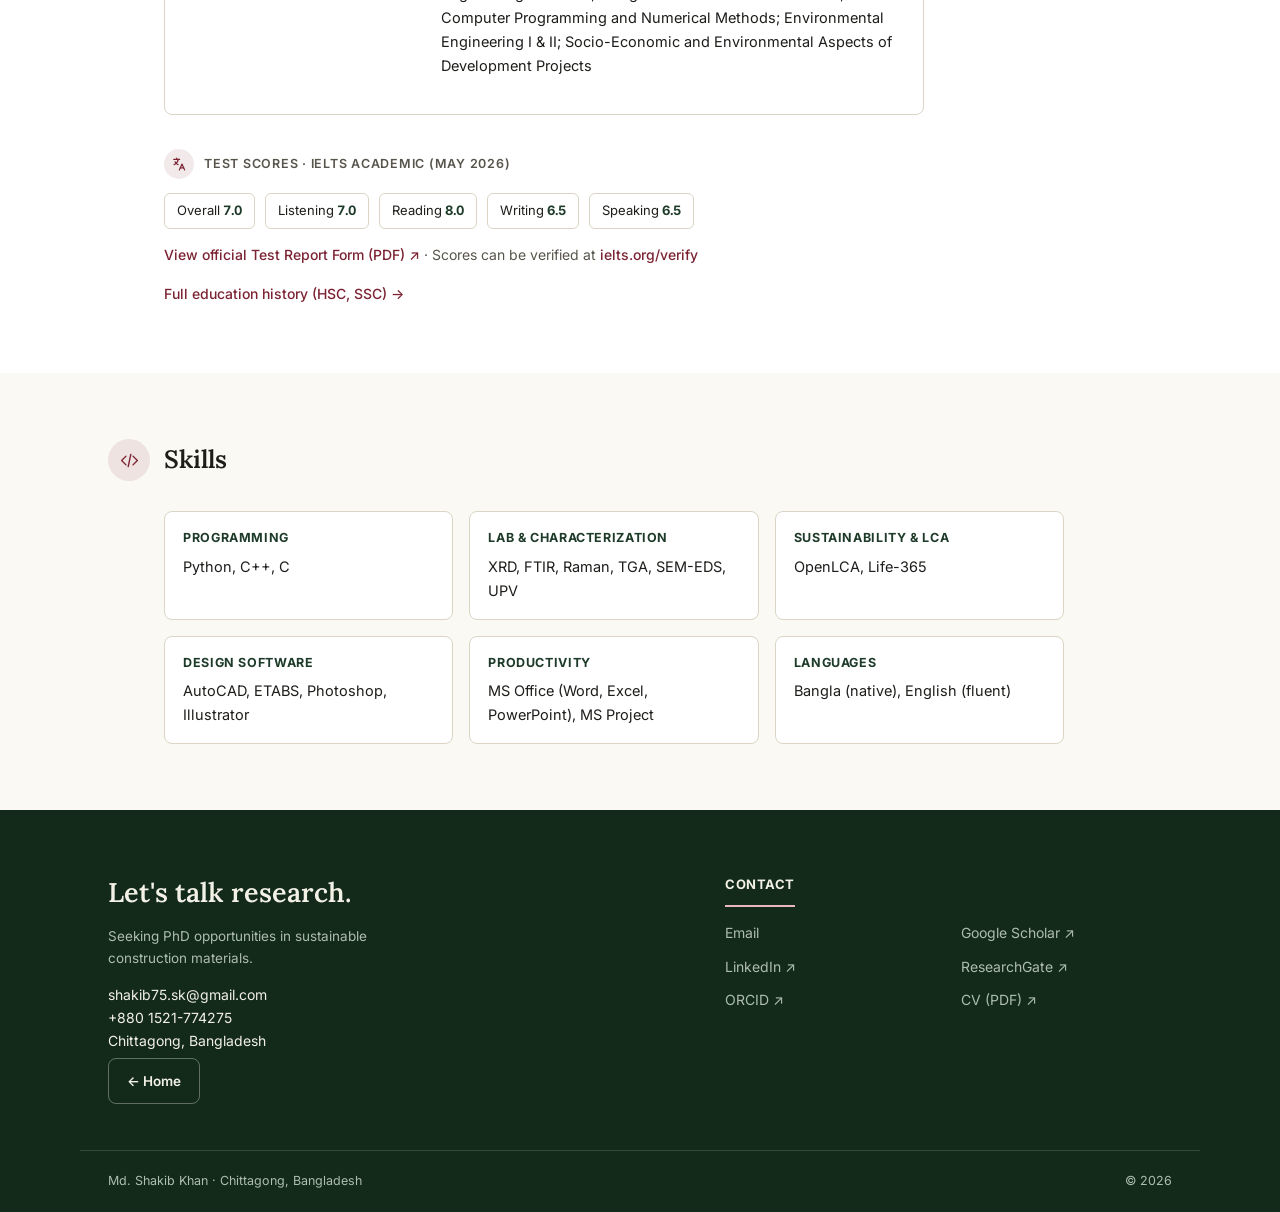
==== commit b0648106: "CV: paper titles in upright type Co-Authored-By: Claude Opus 5.5 <noreply@anthropic.com> Claude-Sess" ====
--- a/index.html
+++ b/index.html
@@ -206,7 +206,7 @@
           <p class="reveal" style="--i:2">My undergraduate thesis explored sawdust biochar as a dual replacement for cement and sand in mortar. The work combined mechanical testing, material characterization (XRD, FTIR, Raman, TGA and SEM-EDS) and a cradle-to-gate life-cycle assessment in OpenLCA. I have since contributed to studies on hybrid banana stem–polypropylene fiber concrete and on quantifying the reacted binder in ternary geopolymer mortars through SEM-EDS image analysis. I am now building a machine learning model to predict the mechanical and durability properties of biochar-modified concrete.</p>
           <p class="reveal" style="--i:2">My interests are moving toward combining laboratory testing with data-driven methods. I am seeking PhD opportunities where experimental and computational approaches work together to design sustainable construction materials.</p>
           <div class="cta-row reveal" style="--i:3; margin-bottom:0;">
-            <a class="btn solid" href="CV_Md_Shakib_Khan.pdf?v=20261114" target="_blank" rel="noopener">View CV (PDF)</a>
+            <a class="btn solid" href="CV_Md_Shakib_Khan.pdf?v=20261114b" target="_blank" rel="noopener">View CV (PDF)</a>
             <a class="btn outline" href="mailto:shakib75.sk@gmail.com">Email</a>
           </div>
         </div>
@@ -315,7 +315,7 @@
           <a href="https://www.linkedin.com/in/md-shakib-khan-96122a146" target="_blank" rel="noopener">LinkedIn ↗</a>
           <a href="https://www.researchgate.net/profile/Md-Shakib-Khan-2" target="_blank" rel="noopener">ResearchGate ↗</a>
           <a href="https://orcid.org/0009-0001-7003-3735" target="_blank" rel="noopener">ORCID ↗</a>
-          <a href="CV_Md_Shakib_Khan.pdf?v=20261114" target="_blank" rel="noopener">CV (PDF) ↗</a>
+          <a href="CV_Md_Shakib_Khan.pdf?v=20261114b" target="_blank" rel="noopener">CV (PDF) ↗</a>
         </div>
       </div>
     </div>
